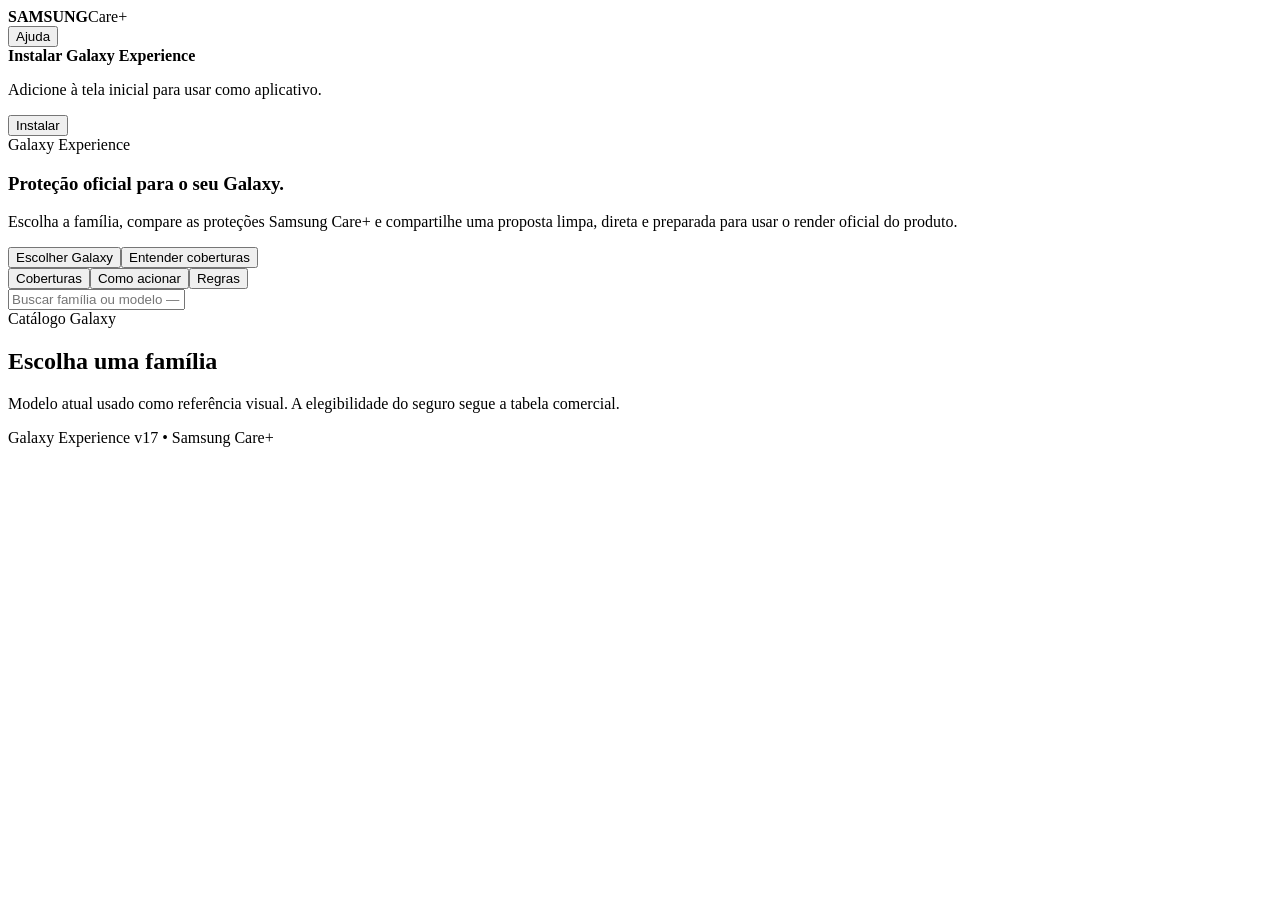
==== index.html @ 12ddf4f3 "feat: add PWA application shell" ====
<!doctype html><html lang="pt-BR"><head><meta charset="utf-8"><meta name="viewport" content="width=device-width,initial-scale=1,viewport-fit=cover"><meta name="theme-color" content="#ffffff"><meta name="apple-mobile-web-app-capable" content="yes"><meta name="apple-mobile-web-app-status-bar-style" content="default"><title>Samsung Care+ Galaxy Experience</title><link rel="manifest" href="manifest.webmanifest"><link rel="stylesheet" href="styles/app.css"></head><body><div class="app-shell"><header class="topbar"><div class="brand"><b>SAMSUNG</b><span>Care+</span></div><div class="top-actions"><button class="icon-btn" id="homeBtn" type="button" hidden>Início</button><button class="icon-btn" id="infoBtn" type="button">Ajuda</button></div></header><main class="main"><div class="install-banner" id="installBanner"><div><b>Instalar Galaxy Experience</b><p>Adicione à tela inicial para usar como aplicativo.</p></div><button class="primary-btn" id="installBtn" type="button">Instalar</button></div><section id="homeView"><section class="hero"><div class="hero-copy"><div class="eyebrow">Galaxy Experience</div><h1>Proteção oficial para o seu Galaxy.</h1><p>Escolha a família, compare as proteções Samsung Care+ e compartilhe uma proposta limpa, direta e preparada para usar o render oficial do produto.</p><div class="hero-actions"><button class="primary-btn" type="button" onclick="document.querySelector('#catalog').scrollIntoView()">Escolher Galaxy</button><button class="ghost-btn" type="button" id="heroHelp">Entender coberturas</button></div></div><div class="hero-art"><div class="hero-orbit"></div></div></section><div class="quick-links"><button class="quick-link" data-help="coverage">Coberturas</button><button class="quick-link" data-help="claim">Como acionar</button><button class="quick-link" data-help="rules">Regras</button></div><div class="search-wrap"><input id="search" class="search" placeholder="Buscar família ou modelo — ex.: S26 Ultra, A17, Watch9" autocomplete="off"></div><section id="catalog"><div class="section-head"><div><div class="eyebrow">Catálogo Galaxy</div><h2>Escolha uma família</h2></div><p>Modelo atual usado como referência visual. A elegibilidade do seguro segue a tabela comercial.</p></div><div id="familyGroups"></div></section></section><section id="productView" class="product-page"><div id="familyHero"></div><div id="plansZone" class="plans-zone"></div></section></main><footer class="footer">Galaxy Experience v17 • Samsung Care+</footer></div><div id="modalBackdrop" class="modal-backdrop"><div id="modal" class="modal" role="dialog" aria-modal="true"></div></div><script src="js/data.js"></script><script src="js/app.js"></script></body></html>
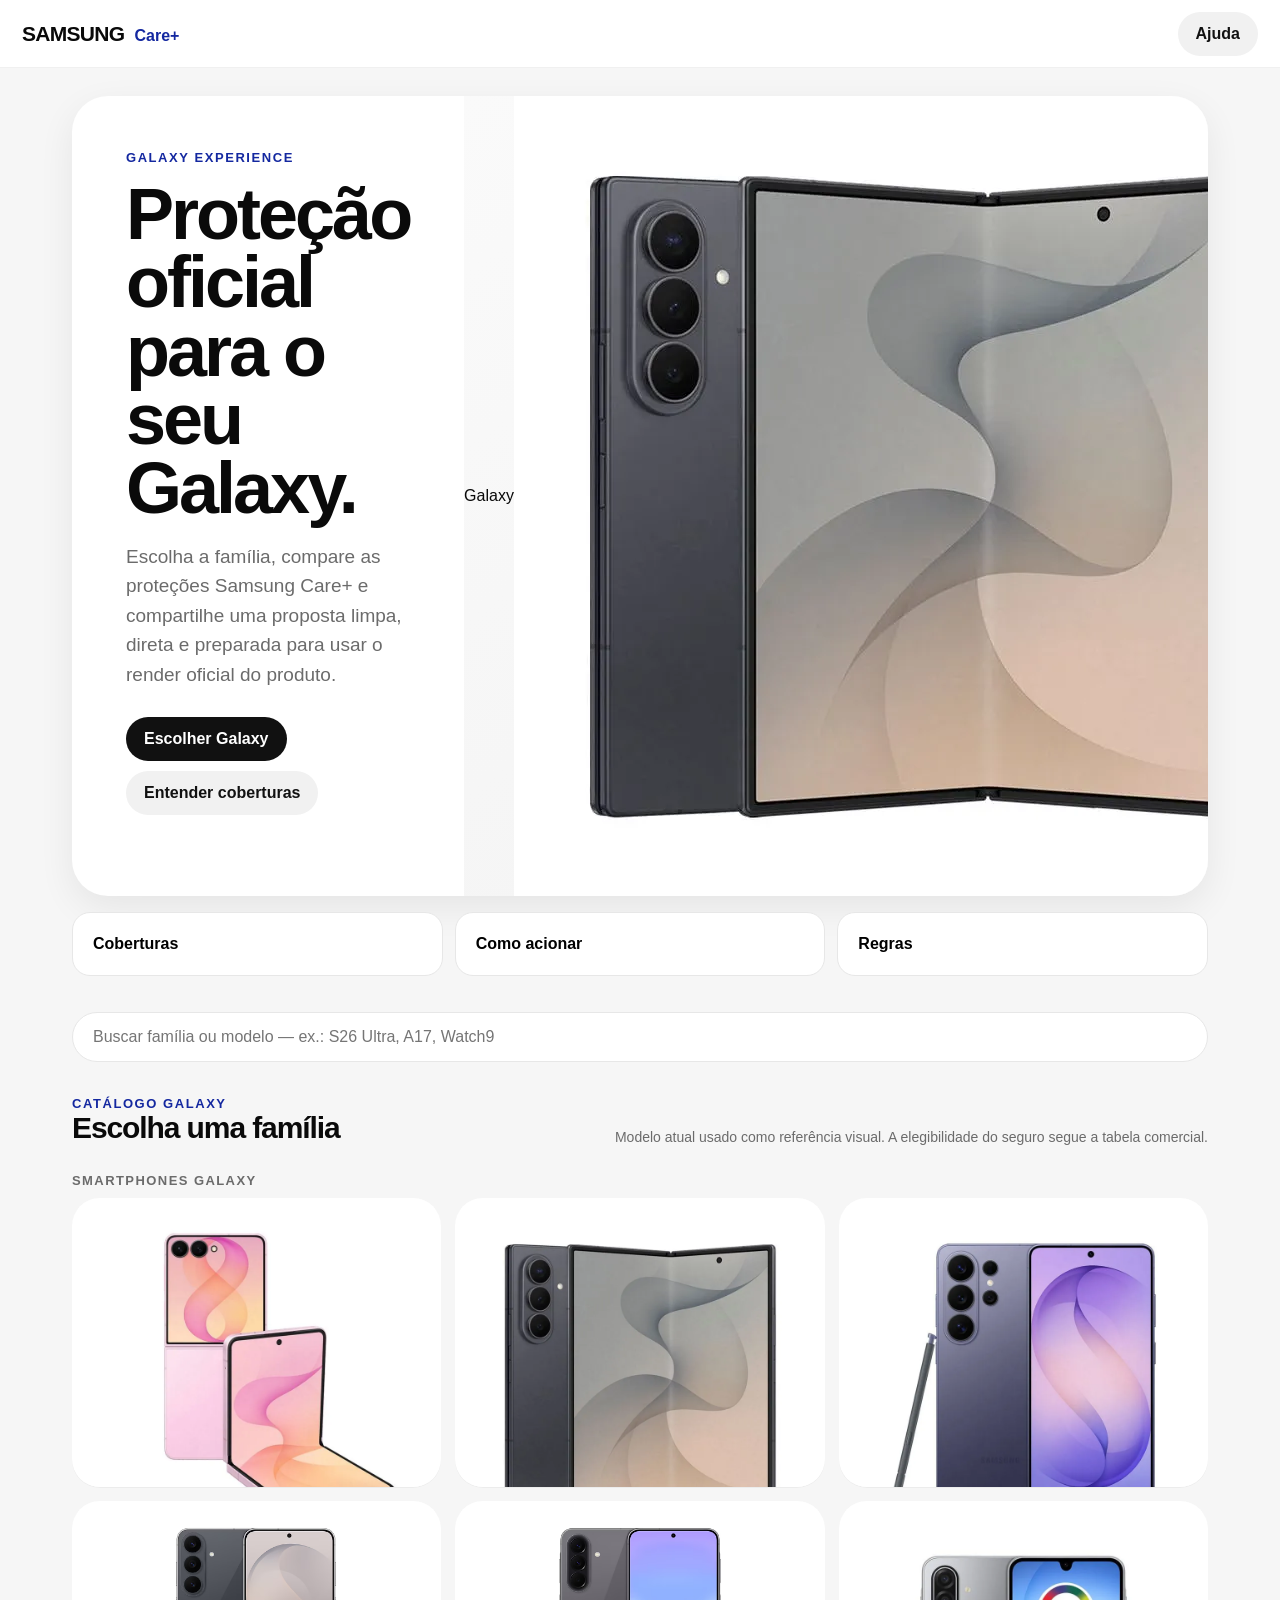
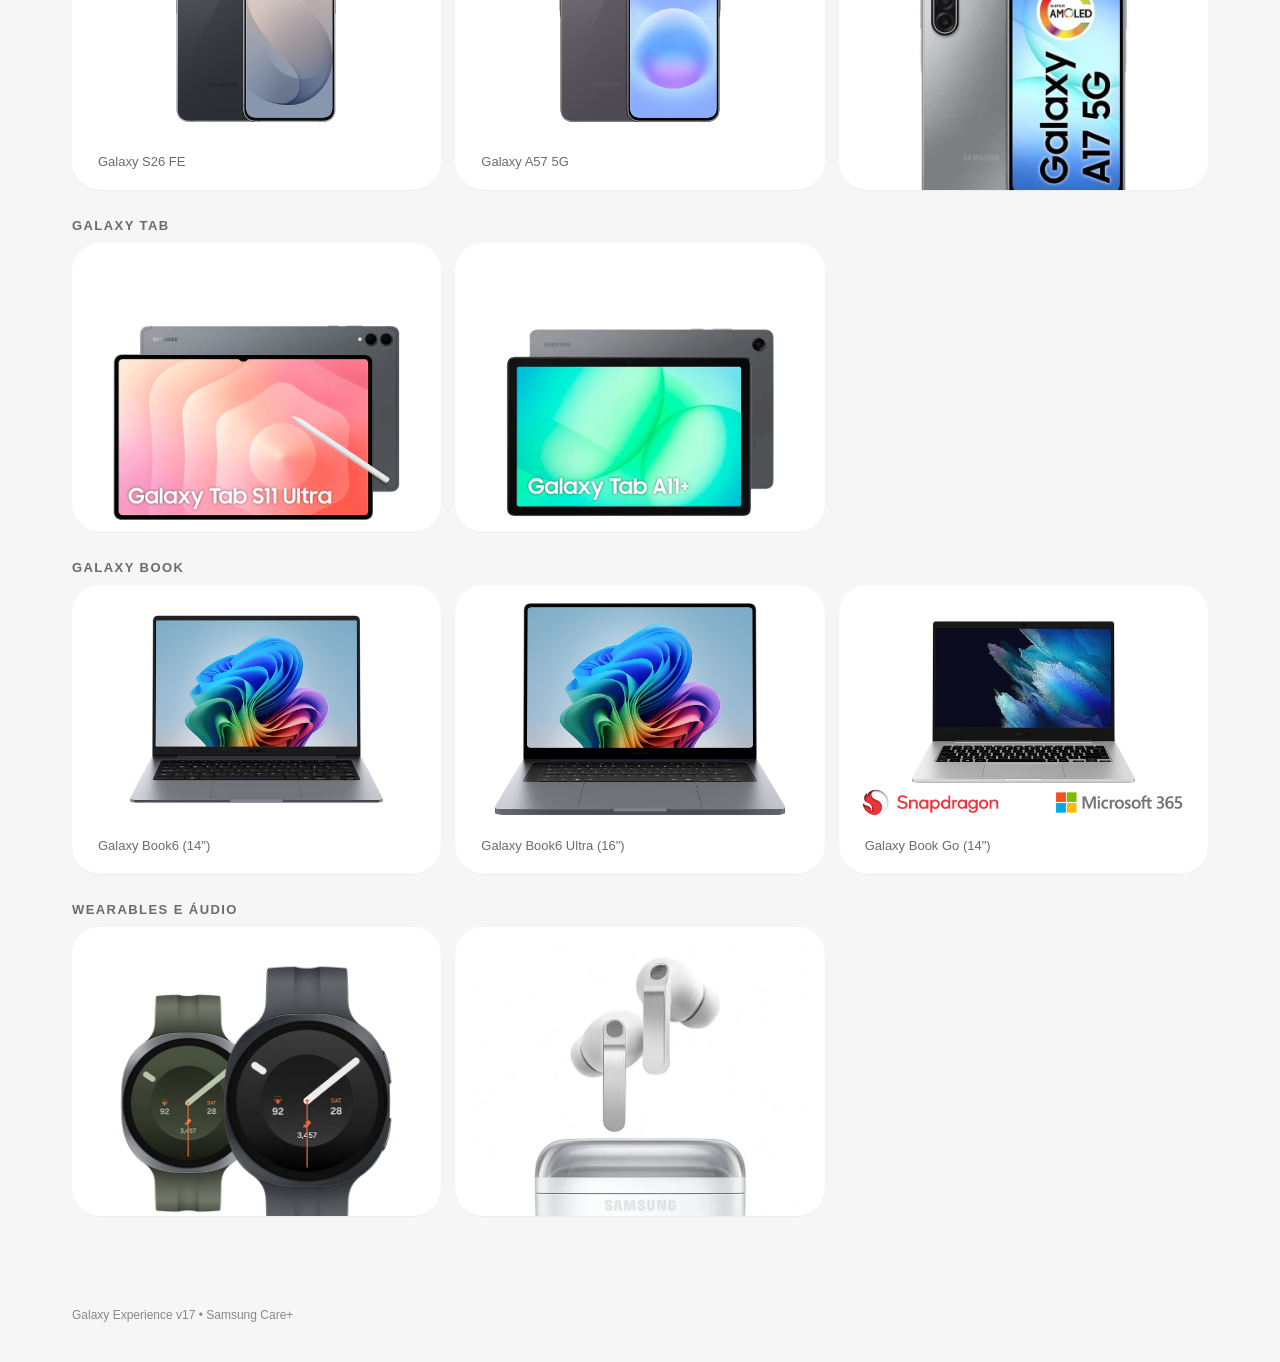
==== commit 518a88f5: "feat: replace abstract home art with real Galaxy products" ====
--- a/index.html
+++ b/index.html
@@ -1 +1 @@
-<!doctype html><html lang="pt-BR"><head><meta charset="utf-8"><meta name="viewport" content="width=device-width,initial-scale=1,viewport-fit=cover"><meta name="theme-color" content="#ffffff"><meta name="apple-mobile-web-app-capable" content="yes"><meta name="apple-mobile-web-app-status-bar-style" content="default"><title>Samsung Care+ Galaxy Experience</title><link rel="manifest" href="manifest.webmanifest"><link rel="stylesheet" href="styles/app.css"></head><body><div class="app-shell"><header class="topbar"><div class="brand"><b>SAMSUNG</b><span>Care+</span></div><div class="top-actions"><button class="icon-btn" id="homeBtn" type="button" hidden>Início</button><button class="icon-btn" id="infoBtn" type="button">Ajuda</button></div></header><main class="main"><div class="install-banner" id="installBanner"><div><b>Instalar Galaxy Experience</b><p>Adicione à tela inicial para usar como aplicativo.</p></div><button class="primary-btn" id="installBtn" type="button">Instalar</button></div><section id="homeView"><section class="hero"><div class="hero-copy"><div class="eyebrow">Galaxy Experience</div><h1>Proteção oficial para o seu Galaxy.</h1><p>Escolha a família, compare as proteções Samsung Care+ e compartilhe uma proposta limpa, direta e preparada para usar o render oficial do produto.</p><div class="hero-actions"><button class="primary-btn" type="button" onclick="document.querySelector('#catalog').scrollIntoView()">Escolher Galaxy</button><button class="ghost-btn" type="button" id="heroHelp">Entender coberturas</button></div></div><div class="hero-art"><div class="hero-orbit"></div></div></section><div class="quick-links"><button class="quick-link" data-help="coverage">Coberturas</button><button class="quick-link" data-help="claim">Como acionar</button><button class="quick-link" data-help="rules">Regras</button></div><div class="search-wrap"><input id="search" class="search" placeholder="Buscar família ou modelo — ex.: S26 Ultra, A17, Watch9" autocomplete="off"></div><section id="catalog"><div class="section-head"><div><div class="eyebrow">Catálogo Galaxy</div><h2>Escolha uma família</h2></div><p>Modelo atual usado como referência visual. A elegibilidade do seguro segue a tabela comercial.</p></div><div id="familyGroups"></div></section></section><section id="productView" class="product-page"><div id="familyHero"></div><div id="plansZone" class="plans-zone"></div></section></main><footer class="footer">Galaxy Experience v17 • Samsung Care+</footer></div><div id="modalBackdrop" class="modal-backdrop"><div id="modal" class="modal" role="dialog" aria-modal="true"></div></div><script src="js/data.js"></script><script src="js/app.js"></script></body></html>+<!doctype html><html lang="pt-BR"><head><meta charset="utf-8"><meta name="viewport" content="width=device-width,initial-scale=1,viewport-fit=cover"><meta name="theme-color" content="#ffffff"><meta name="apple-mobile-web-app-capable" content="yes"><meta name="apple-mobile-web-app-status-bar-style" content="default"><title>Samsung Care+ Galaxy Experience</title><link rel="manifest" href="manifest.webmanifest"><link rel="stylesheet" href="styles/app.css"></head><body><div class="app-shell"><header class="topbar"><div class="brand"><b>SAMSUNG</b><span>Care+</span></div><div class="top-actions"><button class="icon-btn" id="homeBtn" type="button" hidden>Início</button><button class="icon-btn" id="infoBtn" type="button">Ajuda</button></div></header><main class="main"><div class="install-banner" id="installBanner"><div><b>Instalar Galaxy Experience</b><p>Adicione à tela inicial para usar como aplicativo.</p></div><button class="primary-btn" id="installBtn" type="button">Instalar</button></div><section id="homeView"><section class="hero"><div class="hero-copy"><div class="eyebrow">Galaxy Experience</div><h1>Proteção oficial para o seu Galaxy.</h1><p>Escolha a família, compare as proteções Samsung Care+ e compartilhe uma proposta limpa, direta e preparada para usar o render oficial do produto.</p><div class="hero-actions"><button class="primary-btn" type="button" onclick="document.querySelector('#catalog').scrollIntoView()">Escolher Galaxy</button><button class="ghost-btn" type="button" id="heroHelp">Entender coberturas</button></div></div><div class="hero-art" aria-hidden="true"><div class="hero-word">Galaxy</div><img class="hero-product hero-fold" src="assets/products/zfold/galaxy-z-fold8-ultra.png" alt=""><img class="hero-product hero-s" src="assets/products/s/galaxy-s26-ultra.png" alt=""><img class="hero-product hero-watch" src="assets/products/watch/galaxy-watch9-44mm.png" alt=""></div></section><div class="quick-links"><button class="quick-link" data-help="coverage">Coberturas</button><button class="quick-link" data-help="claim">Como acionar</button><button class="quick-link" data-help="rules">Regras</button></div><div class="search-wrap"><input id="search" class="search" placeholder="Buscar família ou modelo — ex.: S26 Ultra, A17, Watch9" autocomplete="off"></div><section id="catalog"><div class="section-head"><div><div class="eyebrow">Catálogo Galaxy</div><h2>Escolha uma família</h2></div><p>Modelo atual usado como referência visual. A elegibilidade do seguro segue a tabela comercial.</p></div><div id="familyGroups"></div></section></section><section id="productView" class="product-page"><div id="familyHero"></div><div id="plansZone" class="plans-zone"></div></section></main><footer class="footer">Galaxy Experience v17 • Samsung Care+</footer></div><div id="modalBackdrop" class="modal-backdrop"><div id="modal" class="modal" role="dialog" aria-modal="true"></div></div><script src="js/data.js"></script><script src="js/app.js"></script></body></html>
--- a/styles/app.css
+++ b/styles/app.css
@@ -0,0 +1,5 @@
+:root{--bg:#f6f6f6;--surface:#fff;--ink:#0a0a0a;--muted:#6b6b6b;--line:#e7e7e7;--blue:#1428a0;--soft:#f2f4ff;--radius:28px;--shadow:0 12px 36px rgba(0,0,0,.07)}
+*{box-sizing:border-box}html{font-family:Arial,Helvetica,sans-serif;background:var(--bg);color:var(--ink);scroll-behavior:smooth}body{margin:0;min-height:100vh}button,a{font:inherit}.app-shell{min-height:100vh}.topbar{position:sticky;top:0;z-index:20;height:68px;display:flex;align-items:center;justify-content:space-between;padding:0 22px;background:rgba(255,255,255,.94);backdrop-filter:blur(16px);border-bottom:1px solid rgba(0,0,0,.06)}.brand{display:flex;align-items:baseline;gap:10px}.brand b{font-size:21px;letter-spacing:-.7px}.brand span{font-weight:800;color:var(--blue)}.top-actions{display:flex;gap:8px}.icon-btn,.ghost-btn,.primary-btn{border:0;cursor:pointer;min-height:44px;border-radius:999px;padding:0 18px;font-weight:800}.icon-btn,.ghost-btn{background:#f1f1f1;color:#111}.primary-btn{background:#111;color:#fff}.main{width:min(1180px,100%);margin:auto;padding:28px 22px 64px}.hero{display:grid;grid-template-columns:1.15fr .85fr;min-height:380px;background:#fff;border-radius:36px;overflow:hidden;box-shadow:var(--shadow)}.hero-copy{padding:54px}.eyebrow{font-size:13px;font-weight:900;letter-spacing:.12em;text-transform:uppercase;color:var(--blue)}.hero h1{font-size:clamp(42px,6vw,72px);line-height:.95;letter-spacing:-3px;margin:15px 0 20px}.hero p{max-width:620px;font-size:19px;line-height:1.55;color:var(--muted)}.hero-actions{display:flex;gap:10px;flex-wrap:wrap;margin-top:28px}.hero-art{position:relative;display:flex;align-items:center;justify-content:center;background:linear-gradient(145deg,#fafafa,#ececec);min-height:360px}.hero-art::after{content:'Galaxy';position:absolute;font-size:88px;font-weight:900;color:rgba(0,0,0,.035);letter-spacing:-5px}.hero-orbit{width:230px;height:230px;border-radius:50%;background:radial-gradient(circle at 35% 30%,#fff,#dfe3ff 48%,#b7c0ff);box-shadow:0 20px 60px rgba(20,40,160,.15)}.quick-links{display:grid;grid-template-columns:repeat(3,1fr);gap:12px;margin:16px 0 36px}.quick-link{border:1px solid var(--line);background:#fff;border-radius:18px;padding:17px 20px;text-align:left;font-weight:800;cursor:pointer;min-height:64px}.section-head{display:flex;align-items:end;justify-content:space-between;gap:20px;margin:34px 0 16px}.section-head h2{font-size:30px;letter-spacing:-1.1px;margin:0}.section-head p{margin:0;color:var(--muted);font-size:14px}.family-group{margin:28px 0}.family-group-title{font-size:13px;font-weight:900;color:var(--muted);text-transform:uppercase;letter-spacing:.11em;margin:0 0 10px}.family-grid{display:grid;grid-template-columns:repeat(3,minmax(0,1fr));gap:14px}.family-card{position:relative;display:grid;grid-template-rows:180px auto;border:0;background:#fff;border-radius:28px;overflow:hidden;text-align:left;cursor:pointer;box-shadow:0 1px 0 rgba(0,0,0,.04);transition:.22s transform,.22s box-shadow}.family-card:hover{transform:translateY(-3px);box-shadow:var(--shadow)}.product-stage{position:relative;display:flex;align-items:center;justify-content:center;background:#fff;overflow:hidden}.product-stage img{width:100%;height:100%;object-fit:contain;padding:12px;opacity:0;transition:.2s opacity}.product-stage img.ready{opacity:1}.product-fallback{position:absolute;inset:0;display:grid;place-items:center;background:radial-gradient(circle at 50% 40%,#fff 0,#f5f5f5 62%,#ededed 100%);color:#aaa;font-weight:900;font-size:18px;letter-spacing:-.4px;text-align:center;padding:18px}.product-stage img.ready+.product-fallback{display:none}.family-body{padding:18px 20px 20px}.family-type{font-size:12px;color:var(--blue);font-weight:900;text-transform:uppercase;letter-spacing:.08em}.family-body h3{margin:8px 0 6px;font-size:22px;letter-spacing:-.6px}.family-model{font-size:13px;color:var(--muted)}.product-page{display:none}.product-page.active{display:block}.family-hero{display:grid;grid-template-columns:1fr 1fr;background:#fff;border-radius:36px;overflow:hidden;min-height:430px;box-shadow:var(--shadow)}.family-hero-copy{padding:48px}.family-hero-copy h1{font-size:52px;line-height:1;margin:12px 0 16px;letter-spacing:-2.3px}.family-hero-copy p{font-size:18px;line-height:1.5;color:var(--muted)}.model-chip{display:inline-flex;background:#f4f4f4;border-radius:999px;padding:10px 14px;font-size:13px;font-weight:800;margin-top:12px}.family-hero-art{display:flex;align-items:center;justify-content:center;background:#fff;min-height:420px}.family-hero-art .product-stage{width:100%;height:100%;min-height:420px}.family-hero-art .product-stage img{padding:34px}.back-btn{border:0;background:transparent;font-weight:900;cursor:pointer;padding:8px 0;margin-bottom:10px}.plans-zone{margin-top:28px}.club-zone{background:#080808;color:#fff;border-radius:32px;padding:28px;margin-bottom:22px}.club-head{display:flex;justify-content:space-between;gap:18px;align-items:start;margin-bottom:18px}.club-head h2{margin:5px 0 0;font-size:30px}.club-head p{margin:0;color:#b9b9b9;max-width:520px}.club-pill{background:#fff;color:#000;padding:8px 12px;border-radius:999px;font-weight:900;font-size:12px}.plans-grid{display:grid;grid-template-columns:repeat(3,minmax(0,1fr));gap:14px}.plan-card{background:#fff;color:#111;border-radius:24px;padding:22px;display:flex;flex-direction:column;min-height:330px}.club-zone .plan-card{background:#151515;color:#fff;border:1px solid #242424}.plan-tag{font-size:12px;font-weight:900;color:var(--blue);text-transform:uppercase;letter-spacing:.08em}.club-zone .plan-tag{color:#aeb8ff}.plan-card h3{font-size:23px;letter-spacing:-.7px;margin:9px 0 8px}.plan-desc{color:var(--muted);line-height:1.45;font-size:14px;min-height:60px}.club-zone .plan-desc{color:#bdbdbd}.price-block{display:flex;align-items:end;justify-content:space-between;gap:14px;margin:18px 0}.monthly small{display:block;color:var(--muted);font-weight:700}.monthly strong{font-size:34px;letter-spacing:-1.4px}.club-zone .monthly small{color:#aaa}.total{font-size:12px;color:var(--muted);text-align:right}.total b{font-size:16px;color:inherit}.rule-row{display:flex;gap:7px;flex-wrap:wrap;margin-bottom:18px}.rule-chip{font-size:11px;font-weight:800;background:#f2f2f2;border-radius:999px;padding:8px 10px}.club-zone .rule-chip{background:#242424;color:#eee}.plan-btn{margin-top:auto;border:0;border-radius:999px;background:#111;color:#fff;font-weight:900;min-height:44px;cursor:pointer}.club-zone .plan-btn{background:#fff;color:#000}.commercial-note{color:#7a7a7a;font-size:12px;line-height:1.45;margin-top:18px;padding:0 2px}.modal-backdrop{position:fixed;inset:0;background:rgba(0,0,0,.52);display:none;align-items:center;justify-content:center;padding:18px;z-index:50}.modal-backdrop.open{display:flex}.modal{width:min(760px,100%);max-height:88vh;overflow:auto;background:#fff;border-radius:28px;padding:24px;box-shadow:0 30px 100px rgba(0,0,0,.28)}.modal-close{float:right;border:0;width:44px;height:44px;border-radius:50%;background:#f2f2f2;font-size:24px;cursor:pointer}.modal h2{font-size:31px;letter-spacing:-1px;margin:10px 0 8px}.modal-sub{color:var(--muted);line-height:1.5;margin-bottom:20px}.detail-grid{display:grid;grid-template-columns:repeat(2,1fr);gap:10px}.detail-box{background:#f7f7f7;border-radius:18px;padding:16px}.detail-box b{display:block;margin-bottom:6px}.detail-section{border-top:1px solid var(--line);padding:16px 0}.detail-section h3{margin:0 0 8px;font-size:17px}.detail-section p,.detail-section li{color:#555;line-height:1.5;font-size:14px}.share-preview{width:100%;border-radius:24px;background:#f4f4f4;padding:10px;margin-top:12px}.footer{width:min(1180px,100%);margin:auto;padding:0 22px 40px;color:#888;font-size:12px}.search-wrap{margin:22px 0}.search{width:100%;border:1px solid var(--line);background:#fff;border-radius:999px;padding:15px 20px;font-size:16px;outline:none}.search:focus{border-color:#aeb8ff;box-shadow:0 0 0 4px rgba(20,40,160,.08)}.install-banner{display:none;margin-bottom:16px;background:#111;color:#fff;border-radius:22px;padding:18px 20px;align-items:center;justify-content:space-between;gap:16px}.install-banner.show{display:flex}.install-banner p{margin:0;color:#ccc;font-size:13px}.install-banner b{display:block;color:#fff;font-size:15px;margin-bottom:3px}
+@media(max-width:900px){.hero,.family-hero{grid-template-columns:1fr}.hero-art{min-height:260px}.family-hero-art{min-height:320px}.family-hero-art .product-stage{min-height:320px}.family-grid,.plans-grid{grid-template-columns:repeat(2,minmax(0,1fr))}.hero-copy,.family-hero-copy{padding:34px}}
+@media(max-width:600px){.topbar{height:64px;padding:0 14px}.brand b{font-size:18px}.main{padding:16px 12px 40px}.hero{border-radius:28px}.hero-copy{padding:28px 22px}.hero h1{font-size:43px;letter-spacing:-2px}.hero p{font-size:16px}.hero-art{min-height:220px}.hero-orbit{width:160px;height:160px}.quick-links{grid-template-columns:1fr 1fr 1fr;gap:7px}.quick-link{padding:12px 8px;font-size:12px;text-align:center;min-height:52px}.section-head h2{font-size:25px}.section-head p{display:none}.family-grid{grid-template-columns:repeat(2,minmax(0,1fr));gap:9px}.family-card{grid-template-rows:128px auto;border-radius:22px}.family-body{padding:14px}.family-body h3{font-size:16px}.family-model{font-size:11px}.family-type{font-size:10px}.family-hero{border-radius:28px}.family-hero-copy{padding:26px 22px 16px}.family-hero-copy h1{font-size:38px;letter-spacing:-1.7px}.family-hero-copy p{font-size:15px}.family-hero-art,.family-hero-art .product-stage{min-height:280px}.family-hero-art .product-stage img{padding:20px}.plans-grid{grid-template-columns:1fr}.club-zone{padding:20px 14px;border-radius:26px}.club-head{flex-direction:column}.club-head h2{font-size:25px}.plan-card{min-height:0;padding:18px;border-radius:20px}.plan-desc{min-height:0}.detail-grid{grid-template-columns:1fr}.modal-backdrop{align-items:flex-end;padding:0}.modal{width:100%;height:min(90dvh,850px);max-height:90dvh;border-radius:26px 26px 0 0;padding:18px}.modal-close{position:sticky;top:0;margin-left:auto;display:grid;place-items:center;z-index:4}.install-banner{border-radius:18px}.footer{padding:0 14px 30px}}
+@media(max-width:350px){.family-grid{grid-template-columns:1fr}.quick-links{grid-template-columns:1fr}.family-card{grid-template-columns:112px 1fr;grid-template-rows:1fr}.product-stage{min-height:110px}.family-body{align-self:center}}
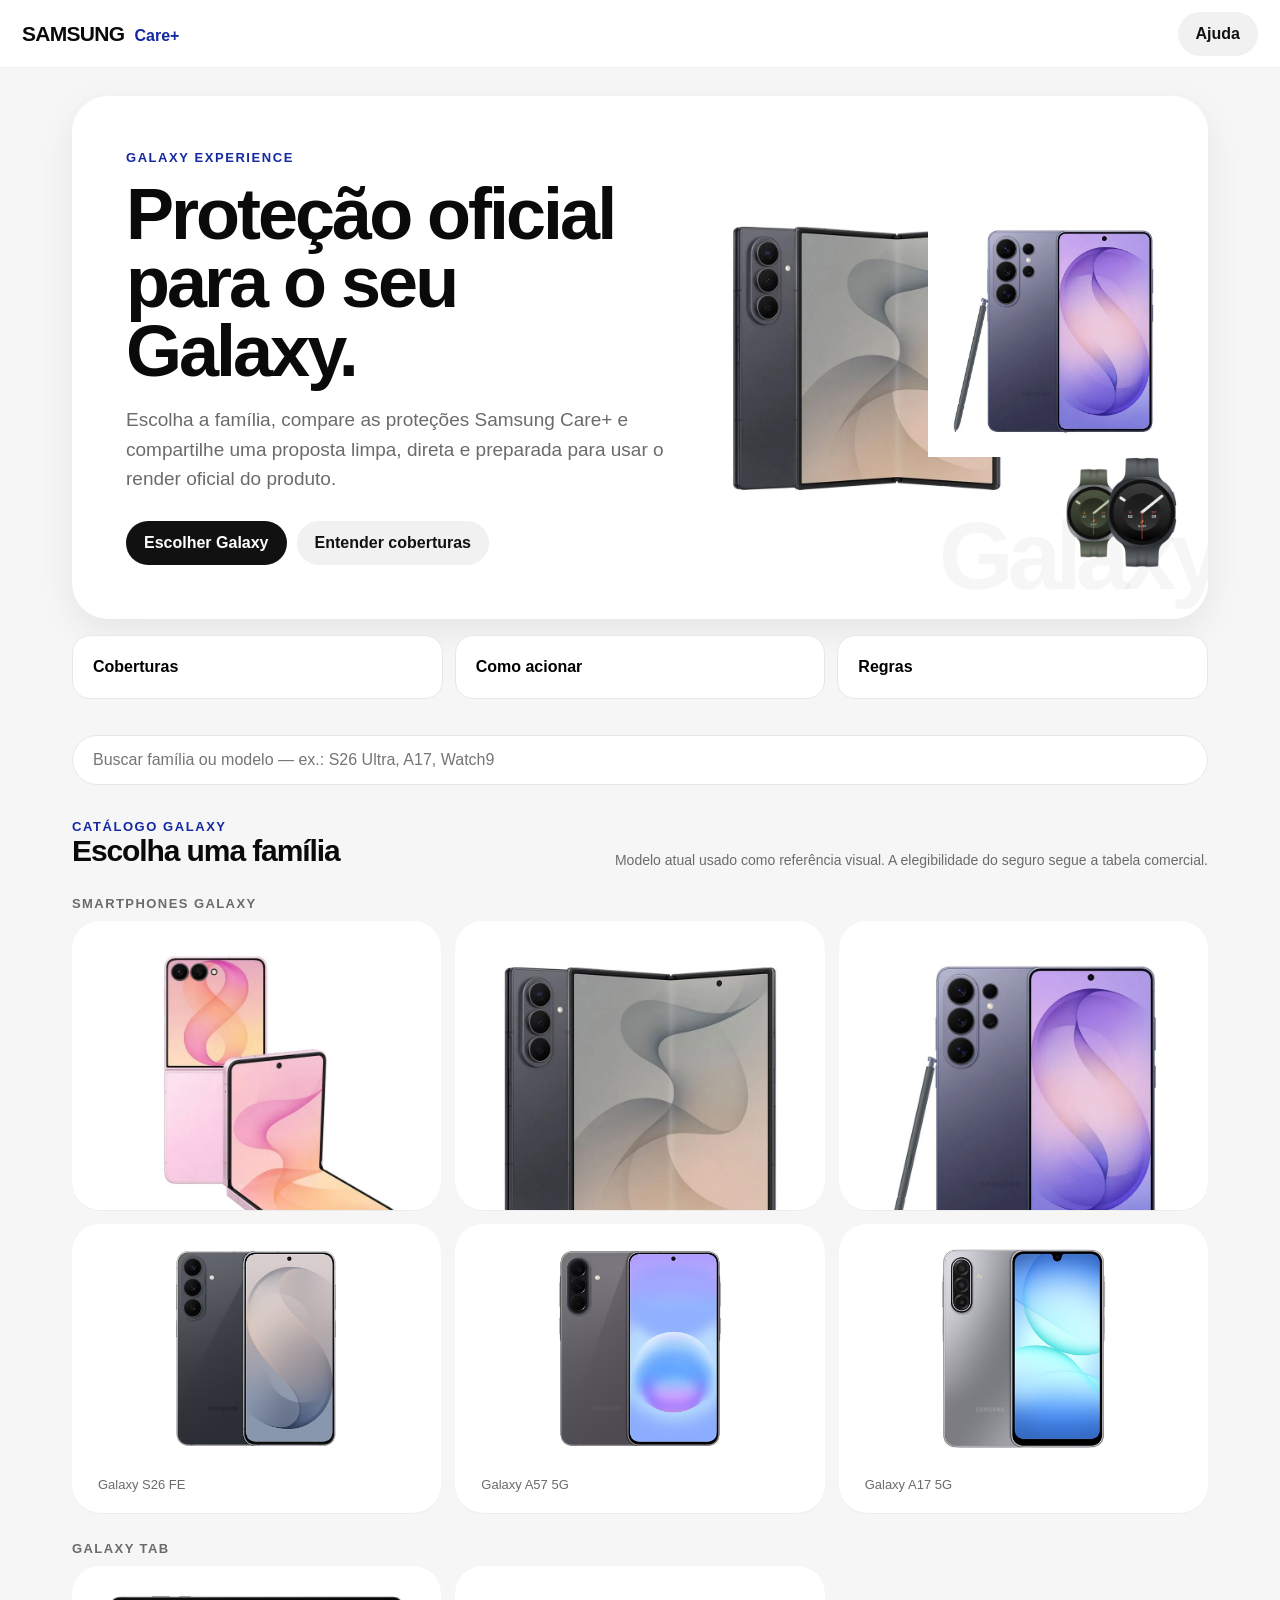
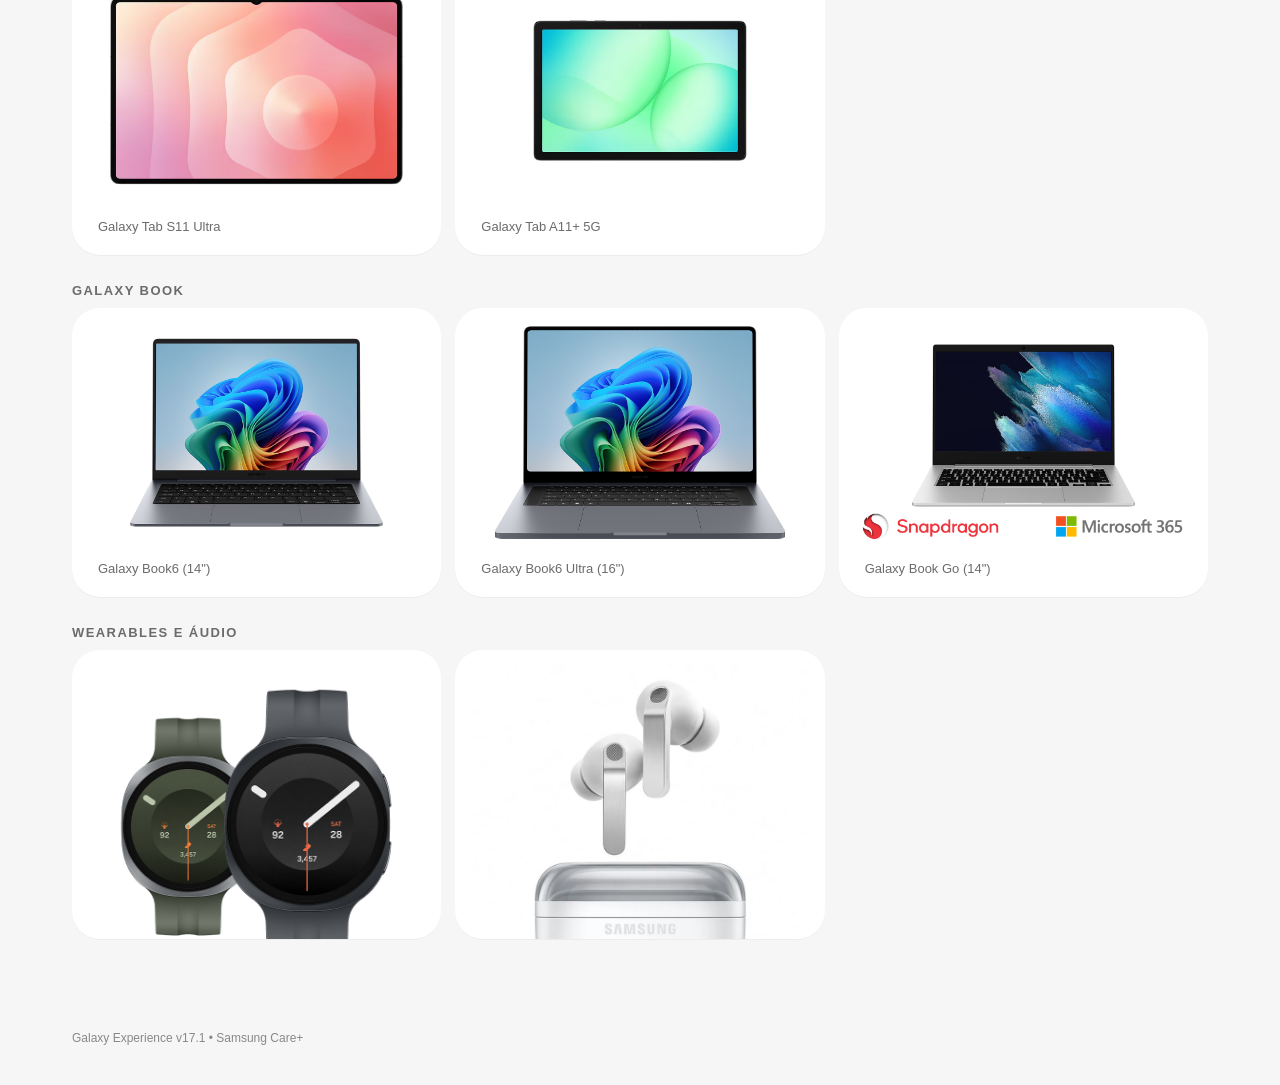
==== commit 8bdc91ce: "chore: label polished build as v17.1" ====
--- a/index.html
+++ b/index.html
@@ -1 +1 @@
-<!doctype html><html lang="pt-BR"><head><meta charset="utf-8"><meta name="viewport" content="width=device-width,initial-scale=1,viewport-fit=cover"><meta name="theme-color" content="#ffffff"><meta name="apple-mobile-web-app-capable" content="yes"><meta name="apple-mobile-web-app-status-bar-style" content="default"><title>Samsung Care+ Galaxy Experience</title><link rel="manifest" href="manifest.webmanifest"><link rel="stylesheet" href="styles/app.css"></head><body><div class="app-shell"><header class="topbar"><div class="brand"><b>SAMSUNG</b><span>Care+</span></div><div class="top-actions"><button class="icon-btn" id="homeBtn" type="button" hidden>Início</button><button class="icon-btn" id="infoBtn" type="button">Ajuda</button></div></header><main class="main"><div class="install-banner" id="installBanner"><div><b>Instalar Galaxy Experience</b><p>Adicione à tela inicial para usar como aplicativo.</p></div><button class="primary-btn" id="installBtn" type="button">Instalar</button></div><section id="homeView"><section class="hero"><div class="hero-copy"><div class="eyebrow">Galaxy Experience</div><h1>Proteção oficial para o seu Galaxy.</h1><p>Escolha a família, compare as proteções Samsung Care+ e compartilhe uma proposta limpa, direta e preparada para usar o render oficial do produto.</p><div class="hero-actions"><button class="primary-btn" type="button" onclick="document.querySelector('#catalog').scrollIntoView()">Escolher Galaxy</button><button class="ghost-btn" type="button" id="heroHelp">Entender coberturas</button></div></div><div class="hero-art" aria-hidden="true"><div class="hero-word">Galaxy</div><img class="hero-product hero-fold" src="assets/products/zfold/galaxy-z-fold8-ultra.png" alt=""><img class="hero-product hero-s" src="assets/products/s/galaxy-s26-ultra.png" alt=""><img class="hero-product hero-watch" src="assets/products/watch/galaxy-watch9-44mm.png" alt=""></div></section><div class="quick-links"><button class="quick-link" data-help="coverage">Coberturas</button><button class="quick-link" data-help="claim">Como acionar</button><button class="quick-link" data-help="rules">Regras</button></div><div class="search-wrap"><input id="search" class="search" placeholder="Buscar família ou modelo — ex.: S26 Ultra, A17, Watch9" autocomplete="off"></div><section id="catalog"><div class="section-head"><div><div class="eyebrow">Catálogo Galaxy</div><h2>Escolha uma família</h2></div><p>Modelo atual usado como referência visual. A elegibilidade do seguro segue a tabela comercial.</p></div><div id="familyGroups"></div></section></section><section id="productView" class="product-page"><div id="familyHero"></div><div id="plansZone" class="plans-zone"></div></section></main><footer class="footer">Galaxy Experience v17 • Samsung Care+</footer></div><div id="modalBackdrop" class="modal-backdrop"><div id="modal" class="modal" role="dialog" aria-modal="true"></div></div><script src="js/data.js"></script><script src="js/app.js"></script></body></html>+<!doctype html><html lang="pt-BR"><head><meta charset="utf-8"><meta name="viewport" content="width=device-width,initial-scale=1,viewport-fit=cover"><meta name="theme-color" content="#ffffff"><meta name="apple-mobile-web-app-capable" content="yes"><meta name="apple-mobile-web-app-status-bar-style" content="default"><title>Samsung Care+ Galaxy Experience</title><link rel="manifest" href="manifest.webmanifest"><link rel="stylesheet" href="styles/app.css"></head><body><div class="app-shell"><header class="topbar"><div class="brand"><b>SAMSUNG</b><span>Care+</span></div><div class="top-actions"><button class="icon-btn" id="homeBtn" type="button" hidden>Início</button><button class="icon-btn" id="infoBtn" type="button">Ajuda</button></div></header><main class="main"><div class="install-banner" id="installBanner"><div><b>Instalar Galaxy Experience</b><p>Adicione à tela inicial para usar como aplicativo.</p></div><button class="primary-btn" id="installBtn" type="button">Instalar</button></div><section id="homeView"><section class="hero"><div class="hero-copy"><div class="eyebrow">Galaxy Experience</div><h1>Proteção oficial para o seu Galaxy.</h1><p>Escolha a família, compare as proteções Samsung Care+ e compartilhe uma proposta limpa, direta e preparada para usar o render oficial do produto.</p><div class="hero-actions"><button class="primary-btn" type="button" onclick="document.querySelector('#catalog').scrollIntoView()">Escolher Galaxy</button><button class="ghost-btn" type="button" id="heroHelp">Entender coberturas</button></div></div><div class="hero-art" aria-hidden="true"><div class="hero-word">Galaxy</div><img class="hero-product hero-fold" src="assets/products/zfold/galaxy-z-fold8-ultra.png" alt=""><img class="hero-product hero-s" src="assets/products/s/galaxy-s26-ultra.png" alt=""><img class="hero-product hero-watch" src="assets/products/watch/galaxy-watch9-44mm.png" alt=""></div></section><div class="quick-links"><button class="quick-link" data-help="coverage">Coberturas</button><button class="quick-link" data-help="claim">Como acionar</button><button class="quick-link" data-help="rules">Regras</button></div><div class="search-wrap"><input id="search" class="search" placeholder="Buscar família ou modelo — ex.: S26 Ultra, A17, Watch9" autocomplete="off"></div><section id="catalog"><div class="section-head"><div><div class="eyebrow">Catálogo Galaxy</div><h2>Escolha uma família</h2></div><p>Modelo atual usado como referência visual. A elegibilidade do seguro segue a tabela comercial.</p></div><div id="familyGroups"></div></section></section><section id="productView" class="product-page"><div id="familyHero"></div><div id="plansZone" class="plans-zone"></div></section></main><footer class="footer">Galaxy Experience v17.1 • Samsung Care+</footer></div><div id="modalBackdrop" class="modal-backdrop"><div id="modal" class="modal" role="dialog" aria-modal="true"></div></div><script src="js/data.js"></script><script src="js/app.js"></script></body></html>
--- a/styles/app.css
+++ b/styles/app.css
@@ -1,5 +1,7 @@
 :root{--bg:#f6f6f6;--surface:#fff;--ink:#0a0a0a;--muted:#6b6b6b;--line:#e7e7e7;--blue:#1428a0;--soft:#f2f4ff;--radius:28px;--shadow:0 12px 36px rgba(0,0,0,.07)}
-*{box-sizing:border-box}html{font-family:Arial,Helvetica,sans-serif;background:var(--bg);color:var(--ink);scroll-behavior:smooth}body{margin:0;min-height:100vh}button,a{font:inherit}.app-shell{min-height:100vh}.topbar{position:sticky;top:0;z-index:20;height:68px;display:flex;align-items:center;justify-content:space-between;padding:0 22px;background:rgba(255,255,255,.94);backdrop-filter:blur(16px);border-bottom:1px solid rgba(0,0,0,.06)}.brand{display:flex;align-items:baseline;gap:10px}.brand b{font-size:21px;letter-spacing:-.7px}.brand span{font-weight:800;color:var(--blue)}.top-actions{display:flex;gap:8px}.icon-btn,.ghost-btn,.primary-btn{border:0;cursor:pointer;min-height:44px;border-radius:999px;padding:0 18px;font-weight:800}.icon-btn,.ghost-btn{background:#f1f1f1;color:#111}.primary-btn{background:#111;color:#fff}.main{width:min(1180px,100%);margin:auto;padding:28px 22px 64px}.hero{display:grid;grid-template-columns:1.15fr .85fr;min-height:380px;background:#fff;border-radius:36px;overflow:hidden;box-shadow:var(--shadow)}.hero-copy{padding:54px}.eyebrow{font-size:13px;font-weight:900;letter-spacing:.12em;text-transform:uppercase;color:var(--blue)}.hero h1{font-size:clamp(42px,6vw,72px);line-height:.95;letter-spacing:-3px;margin:15px 0 20px}.hero p{max-width:620px;font-size:19px;line-height:1.55;color:var(--muted)}.hero-actions{display:flex;gap:10px;flex-wrap:wrap;margin-top:28px}.hero-art{position:relative;display:flex;align-items:center;justify-content:center;background:linear-gradient(145deg,#fafafa,#ececec);min-height:360px}.hero-art::after{content:'Galaxy';position:absolute;font-size:88px;font-weight:900;color:rgba(0,0,0,.035);letter-spacing:-5px}.hero-orbit{width:230px;height:230px;border-radius:50%;background:radial-gradient(circle at 35% 30%,#fff,#dfe3ff 48%,#b7c0ff);box-shadow:0 20px 60px rgba(20,40,160,.15)}.quick-links{display:grid;grid-template-columns:repeat(3,1fr);gap:12px;margin:16px 0 36px}.quick-link{border:1px solid var(--line);background:#fff;border-radius:18px;padding:17px 20px;text-align:left;font-weight:800;cursor:pointer;min-height:64px}.section-head{display:flex;align-items:end;justify-content:space-between;gap:20px;margin:34px 0 16px}.section-head h2{font-size:30px;letter-spacing:-1.1px;margin:0}.section-head p{margin:0;color:var(--muted);font-size:14px}.family-group{margin:28px 0}.family-group-title{font-size:13px;font-weight:900;color:var(--muted);text-transform:uppercase;letter-spacing:.11em;margin:0 0 10px}.family-grid{display:grid;grid-template-columns:repeat(3,minmax(0,1fr));gap:14px}.family-card{position:relative;display:grid;grid-template-rows:180px auto;border:0;background:#fff;border-radius:28px;overflow:hidden;text-align:left;cursor:pointer;box-shadow:0 1px 0 rgba(0,0,0,.04);transition:.22s transform,.22s box-shadow}.family-card:hover{transform:translateY(-3px);box-shadow:var(--shadow)}.product-stage{position:relative;display:flex;align-items:center;justify-content:center;background:#fff;overflow:hidden}.product-stage img{width:100%;height:100%;object-fit:contain;padding:12px;opacity:0;transition:.2s opacity}.product-stage img.ready{opacity:1}.product-fallback{position:absolute;inset:0;display:grid;place-items:center;background:radial-gradient(circle at 50% 40%,#fff 0,#f5f5f5 62%,#ededed 100%);color:#aaa;font-weight:900;font-size:18px;letter-spacing:-.4px;text-align:center;padding:18px}.product-stage img.ready+.product-fallback{display:none}.family-body{padding:18px 20px 20px}.family-type{font-size:12px;color:var(--blue);font-weight:900;text-transform:uppercase;letter-spacing:.08em}.family-body h3{margin:8px 0 6px;font-size:22px;letter-spacing:-.6px}.family-model{font-size:13px;color:var(--muted)}.product-page{display:none}.product-page.active{display:block}.family-hero{display:grid;grid-template-columns:1fr 1fr;background:#fff;border-radius:36px;overflow:hidden;min-height:430px;box-shadow:var(--shadow)}.family-hero-copy{padding:48px}.family-hero-copy h1{font-size:52px;line-height:1;margin:12px 0 16px;letter-spacing:-2.3px}.family-hero-copy p{font-size:18px;line-height:1.5;color:var(--muted)}.model-chip{display:inline-flex;background:#f4f4f4;border-radius:999px;padding:10px 14px;font-size:13px;font-weight:800;margin-top:12px}.family-hero-art{display:flex;align-items:center;justify-content:center;background:#fff;min-height:420px}.family-hero-art .product-stage{width:100%;height:100%;min-height:420px}.family-hero-art .product-stage img{padding:34px}.back-btn{border:0;background:transparent;font-weight:900;cursor:pointer;padding:8px 0;margin-bottom:10px}.plans-zone{margin-top:28px}.club-zone{background:#080808;color:#fff;border-radius:32px;padding:28px;margin-bottom:22px}.club-head{display:flex;justify-content:space-between;gap:18px;align-items:start;margin-bottom:18px}.club-head h2{margin:5px 0 0;font-size:30px}.club-head p{margin:0;color:#b9b9b9;max-width:520px}.club-pill{background:#fff;color:#000;padding:8px 12px;border-radius:999px;font-weight:900;font-size:12px}.plans-grid{display:grid;grid-template-columns:repeat(3,minmax(0,1fr));gap:14px}.plan-card{background:#fff;color:#111;border-radius:24px;padding:22px;display:flex;flex-direction:column;min-height:330px}.club-zone .plan-card{background:#151515;color:#fff;border:1px solid #242424}.plan-tag{font-size:12px;font-weight:900;color:var(--blue);text-transform:uppercase;letter-spacing:.08em}.club-zone .plan-tag{color:#aeb8ff}.plan-card h3{font-size:23px;letter-spacing:-.7px;margin:9px 0 8px}.plan-desc{color:var(--muted);line-height:1.45;font-size:14px;min-height:60px}.club-zone .plan-desc{color:#bdbdbd}.price-block{display:flex;align-items:end;justify-content:space-between;gap:14px;margin:18px 0}.monthly small{display:block;color:var(--muted);font-weight:700}.monthly strong{font-size:34px;letter-spacing:-1.4px}.club-zone .monthly small{color:#aaa}.total{font-size:12px;color:var(--muted);text-align:right}.total b{font-size:16px;color:inherit}.rule-row{display:flex;gap:7px;flex-wrap:wrap;margin-bottom:18px}.rule-chip{font-size:11px;font-weight:800;background:#f2f2f2;border-radius:999px;padding:8px 10px}.club-zone .rule-chip{background:#242424;color:#eee}.plan-btn{margin-top:auto;border:0;border-radius:999px;background:#111;color:#fff;font-weight:900;min-height:44px;cursor:pointer}.club-zone .plan-btn{background:#fff;color:#000}.commercial-note{color:#7a7a7a;font-size:12px;line-height:1.45;margin-top:18px;padding:0 2px}.modal-backdrop{position:fixed;inset:0;background:rgba(0,0,0,.52);display:none;align-items:center;justify-content:center;padding:18px;z-index:50}.modal-backdrop.open{display:flex}.modal{width:min(760px,100%);max-height:88vh;overflow:auto;background:#fff;border-radius:28px;padding:24px;box-shadow:0 30px 100px rgba(0,0,0,.28)}.modal-close{float:right;border:0;width:44px;height:44px;border-radius:50%;background:#f2f2f2;font-size:24px;cursor:pointer}.modal h2{font-size:31px;letter-spacing:-1px;margin:10px 0 8px}.modal-sub{color:var(--muted);line-height:1.5;margin-bottom:20px}.detail-grid{display:grid;grid-template-columns:repeat(2,1fr);gap:10px}.detail-box{background:#f7f7f7;border-radius:18px;padding:16px}.detail-box b{display:block;margin-bottom:6px}.detail-section{border-top:1px solid var(--line);padding:16px 0}.detail-section h3{margin:0 0 8px;font-size:17px}.detail-section p,.detail-section li{color:#555;line-height:1.5;font-size:14px}.share-preview{width:100%;border-radius:24px;background:#f4f4f4;padding:10px;margin-top:12px}.footer{width:min(1180px,100%);margin:auto;padding:0 22px 40px;color:#888;font-size:12px}.search-wrap{margin:22px 0}.search{width:100%;border:1px solid var(--line);background:#fff;border-radius:999px;padding:15px 20px;font-size:16px;outline:none}.search:focus{border-color:#aeb8ff;box-shadow:0 0 0 4px rgba(20,40,160,.08)}.install-banner{display:none;margin-bottom:16px;background:#111;color:#fff;border-radius:22px;padding:18px 20px;align-items:center;justify-content:space-between;gap:16px}.install-banner.show{display:flex}.install-banner p{margin:0;color:#ccc;font-size:13px}.install-banner b{display:block;color:#fff;font-size:15px;margin-bottom:3px}
-@media(max-width:900px){.hero,.family-hero{grid-template-columns:1fr}.hero-art{min-height:260px}.family-hero-art{min-height:320px}.family-hero-art .product-stage{min-height:320px}.family-grid,.plans-grid{grid-template-columns:repeat(2,minmax(0,1fr))}.hero-copy,.family-hero-copy{padding:34px}}
-@media(max-width:600px){.topbar{height:64px;padding:0 14px}.brand b{font-size:18px}.main{padding:16px 12px 40px}.hero{border-radius:28px}.hero-copy{padding:28px 22px}.hero h1{font-size:43px;letter-spacing:-2px}.hero p{font-size:16px}.hero-art{min-height:220px}.hero-orbit{width:160px;height:160px}.quick-links{grid-template-columns:1fr 1fr 1fr;gap:7px}.quick-link{padding:12px 8px;font-size:12px;text-align:center;min-height:52px}.section-head h2{font-size:25px}.section-head p{display:none}.family-grid{grid-template-columns:repeat(2,minmax(0,1fr));gap:9px}.family-card{grid-template-rows:128px auto;border-radius:22px}.family-body{padding:14px}.family-body h3{font-size:16px}.family-model{font-size:11px}.family-type{font-size:10px}.family-hero{border-radius:28px}.family-hero-copy{padding:26px 22px 16px}.family-hero-copy h1{font-size:38px;letter-spacing:-1.7px}.family-hero-copy p{font-size:15px}.family-hero-art,.family-hero-art .product-stage{min-height:280px}.family-hero-art .product-stage img{padding:20px}.plans-grid{grid-template-columns:1fr}.club-zone{padding:20px 14px;border-radius:26px}.club-head{flex-direction:column}.club-head h2{font-size:25px}.plan-card{min-height:0;padding:18px;border-radius:20px}.plan-desc{min-height:0}.detail-grid{grid-template-columns:1fr}.modal-backdrop{align-items:flex-end;padding:0}.modal{width:100%;height:min(90dvh,850px);max-height:90dvh;border-radius:26px 26px 0 0;padding:18px}.modal-close{position:sticky;top:0;margin-left:auto;display:grid;place-items:center;z-index:4}.install-banner{border-radius:18px}.footer{padding:0 14px 30px}}
+*{box-sizing:border-box}html{font-family:Arial,Helvetica,sans-serif;background:var(--bg);color:var(--ink);scroll-behavior:smooth}body{margin:0;min-height:100vh}button,a{font:inherit}.app-shell{min-height:100vh}.topbar{position:sticky;top:0;z-index:20;height:68px;display:flex;align-items:center;justify-content:space-between;padding:0 22px;background:rgba(255,255,255,.94);backdrop-filter:blur(16px);border-bottom:1px solid rgba(0,0,0,.06)}.brand{display:flex;align-items:baseline;gap:10px}.brand b{font-size:21px;letter-spacing:-.7px}.brand span{font-weight:800;color:var(--blue)}.top-actions{display:flex;gap:8px}.icon-btn,.ghost-btn,.primary-btn{border:0;cursor:pointer;min-height:44px;border-radius:999px;padding:0 18px;font-weight:800}.icon-btn,.ghost-btn{background:#f1f1f1;color:#111}.primary-btn{background:#111;color:#fff}.main{width:min(1180px,100%);margin:auto;padding:28px 22px 64px}.hero{display:grid;grid-template-columns:1.15fr .85fr;min-height:380px;background:#fff;border-radius:36px;overflow:hidden;box-shadow:var(--shadow)}.hero-copy{padding:54px}.eyebrow{font-size:13px;font-weight:900;letter-spacing:.12em;text-transform:uppercase;color:var(--blue)}.hero h1{font-size:clamp(42px,6vw,72px);line-height:.95;letter-spacing:-3px;margin:15px 0 20px}.hero p{max-width:620px;font-size:19px;line-height:1.55;color:var(--muted)}.hero-actions{display:flex;gap:10px;flex-wrap:wrap;margin-top:28px}.hero-art{position:relative;display:flex;align-items:center;justify-content:center;background:#fff;min-height:360px;overflow:hidden}.hero-word{position:absolute;right:-10px;bottom:8px;font-size:96px;font-weight:900;letter-spacing:-6px;color:rgba(0,0,0,.035);user-select:none}.hero-product{position:absolute;object-fit:contain;pointer-events:none;user-select:none}.hero-fold{width:68%;height:68%;left:0;top:16%;transform:translateX(-7%)}.hero-s{width:52%;height:76%;right:6%;top:7%;z-index:2}.hero-watch{width:28%;height:34%;right:4%;bottom:3%;z-index:3}.quick-links{display:grid;grid-template-columns:repeat(3,1fr);gap:12px;margin:16px 0 36px}.quick-link{border:1px solid var(--line);background:#fff;border-radius:18px;padding:17px 20px;text-align:left;font-weight:800;cursor:pointer;min-height:64px}.section-head{display:flex;align-items:end;justify-content:space-between;gap:20px;margin:34px 0 16px}.section-head h2{font-size:30px;letter-spacing:-1.1px;margin:0}.section-head p{margin:0;color:var(--muted);font-size:14px}.family-group{margin:28px 0}.family-group-title{font-size:13px;font-weight:900;color:var(--muted);text-transform:uppercase;letter-spacing:.11em;margin:0 0 10px}.family-grid{display:grid;grid-template-columns:repeat(3,minmax(0,1fr));gap:14px}.family-card{position:relative;display:grid;grid-template-rows:180px auto;border:0;background:#fff;border-radius:28px;overflow:hidden;text-align:left;cursor:pointer;box-shadow:0 1px 0 rgba(0,0,0,.04);transition:.22s transform,.22s box-shadow}.family-card:hover{transform:translateY(-3px);box-shadow:var(--shadow)}.product-stage{position:relative;display:flex;align-items:center;justify-content:center;background:#fff;overflow:hidden}.product-stage img{width:100%;height:100%;object-fit:contain;padding:12px;opacity:0;transition:.2s opacity}.product-stage img.ready{opacity:1}.product-fallback{position:absolute;inset:0;display:grid;place-items:center;background:radial-gradient(circle at 50% 40%,#fff 0,#f5f5f5 62%,#ededed 100%);color:#aaa;font-weight:900;font-size:18px;letter-spacing:-.4px;text-align:center;padding:18px}.product-stage img.ready+.product-fallback{display:none}.family-body{padding:18px 20px 20px}.family-type{font-size:12px;color:var(--blue);font-weight:900;text-transform:uppercase;letter-spacing:.08em}.family-body h3{margin:8px 0 6px;font-size:22px;letter-spacing:-.6px}.family-model{font-size:13px;color:var(--muted)}.product-page{display:none}.product-page.active{display:block}.family-hero{display:grid;grid-template-columns:1fr 1fr;background:#fff;border-radius:36px;overflow:hidden;min-height:430px;box-shadow:var(--shadow)}.family-hero-copy{padding:48px}.family-hero-copy h1{font-size:52px;line-height:1;margin:12px 0 16px;letter-spacing:-2.3px}.family-hero-copy p{font-size:18px;line-height:1.5;color:var(--muted)}.model-chip{display:inline-flex;background:#f4f4f4;border-radius:999px;padding:10px 14px;font-size:13px;font-weight:800;margin-top:12px}.family-hero-art{display:flex;align-items:center;justify-content:center;background:#fff;min-height:420px}.family-hero-art .product-stage{width:100%;height:100%;min-height:420px}.family-hero-art .product-stage img{padding:34px}.back-btn{border:0;background:transparent;font-weight:900;cursor:pointer;padding:8px 0;margin-bottom:10px}.plans-zone{margin-top:28px}.club-zone{background:#080808;color:#fff;border-radius:32px;padding:28px;margin-bottom:22px}.club-head{display:flex;justify-content:space-between;gap:18px;align-items:start;margin-bottom:18px}.club-head h2{margin:5px 0 0;font-size:30px}.club-head p{margin:0;color:#b9b9b9;max-width:520px}.club-pill{background:#fff;color:#000;padding:8px 12px;border-radius:999px;font-weight:900;font-size:12px}.plans-grid{display:grid;grid-template-columns:repeat(3,minmax(0,1fr));gap:14px}.plan-card{background:#fff;color:#111;border-radius:24px;padding:22px;display:flex;flex-direction:column;min-height:330px}.club-zone .plan-card{background:#151515;color:#fff;border:1px solid #242424}.plan-tag{font-size:12px;font-weight:900;color:var(--blue);text-transform:uppercase;letter-spacing:.08em}.club-zone .plan-tag{color:#aeb8ff}.plan-card h3{font-size:23px;letter-spacing:-.7px;margin:9px 0 8px}.plan-desc{color:var(--muted);line-height:1.45;font-size:14px;min-height:60px}.club-zone .plan-desc{color:#bdbdbd}.price-block{display:flex;align-items:end;justify-content:space-between;gap:14px;margin:18px 0}.monthly small{display:block;color:var(--muted);font-weight:700}.monthly strong{font-size:34px;letter-spacing:-1.4px}.club-zone .monthly small{color:#aaa}.total{font-size:12px;color:var(--muted);text-align:right}.total b{font-size:16px;color:inherit}.rule-row{display:flex;gap:7px;flex-wrap:wrap;margin-bottom:18px}.rule-chip{font-size:11px;font-weight:800;background:#f2f2f2;border-radius:999px;padding:8px 10px}.club-zone .rule-chip{background:#242424;color:#eee}.plan-btn{margin-top:auto;border:0;border-radius:999px;background:#111;color:#fff;font-weight:900;min-height:44px;cursor:pointer}.club-zone .plan-btn{background:#fff;color:#000}.commercial-note{color:#7a7a7a;font-size:12px;line-height:1.45;margin-top:18px;padding:0 2px}.modal-backdrop{position:fixed;inset:0;background:rgba(0,0,0,.52);display:none;align-items:center;justify-content:center;padding:18px;z-index:50}.modal-backdrop.open{display:flex}.modal{width:min(760px,100%);max-height:88vh;overflow:auto;background:#fff;border-radius:28px;padding:24px;box-shadow:0 30px 100px rgba(0,0,0,.28)}.modal-close{float:right;border:0;width:44px;height:44px;border-radius:50%;background:#f2f2f2;font-size:24px;cursor:pointer}.modal h2{font-size:31px;letter-spacing:-1px;margin:10px 0 8px}.modal-sub{color:var(--muted);line-height:1.5;margin-bottom:20px}.detail-grid{display:grid;grid-template-columns:repeat(2,1fr);gap:10px}.detail-box{background:#f7f7f7;border-radius:18px;padding:16px}.detail-box b{display:block;margin-bottom:6px}.detail-section{border-top:1px solid var(--line);padding:16px 0}.detail-section h3{margin:0 0 8px;font-size:17px}.detail-section p,.detail-section li{color:#555;line-height:1.5;font-size:14px}.share-preview{width:100%;border-radius:24px;background:#f4f4f4;padding:10px;margin-top:12px}.footer{width:min(1180px,100%);margin:auto;padding:0 22px 40px;color:#888;font-size:12px}.search-wrap{margin:22px 0}.search{width:100%;border:1px solid var(--line);background:#fff;border-radius:999px;padding:15px 20px;font-size:16px;outline:none}.search:focus{border-color:#aeb8ff;box-shadow:0 0 0 4px rgba(20,40,160,.08)}.install-banner{display:none;margin-bottom:16px;background:#111;color:#fff;border-radius:22px;padding:18px 20px;align-items:center;justify-content:space-between;gap:16px}.install-banner.show{display:flex}.install-banner p{margin:0;color:#ccc;font-size:13px}.install-banner b{display:block;color:#fff;font-size:15px;margin-bottom:3px}
+@media(max-width:900px){.hero,.family-hero{grid-template-columns:1fr}.hero-art{min-height:300px}.hero-fold{width:58%;height:64%;left:7%;top:18%}.hero-s{width:48%;height:72%;right:10%;top:7%}.hero-watch{width:24%;height:28%;right:8%;bottom:6%}.family-hero-art{min-height:320px}.family-hero-art .product-stage{min-height:320px}.family-grid,.plans-grid{grid-template-columns:repeat(2,minmax(0,1fr))}.hero-copy,.family-hero-copy{padding:34px}}
+@media(max-width:600px){.topbar{height:64px;padding:0 14px}.brand b{font-size:18px}.main{padding:16px 12px 40px}.hero{border-radius:28px}.hero-copy{padding:28px 22px}.hero h1{font-size:43px;letter-spacing:-2px}.hero p{font-size:16px}.hero-art{min-height:250px}.hero-word{font-size:64px;right:8px;bottom:2px}.hero-fold{width:58%;height:60%;left:2%;top:20%}.hero-s{width:47%;height:70%;right:8%;top:8%}.hero-watch{width:24%;height:27%;right:6%;bottom:7%}.quick-links{grid-template-columns:1fr 1fr 1fr;gap:7px}.quick-link{padding:12px 8px;font-size:12px;text-align:center;min-height:52px}.section-head h2{font-size:25px}.section-head p{display:none}.family-grid{grid-template-columns:repeat(2,minmax(0,1fr));gap:9px}.family-card{grid-template-rows:128px auto;border-radius:22px}.family-body{padding:14px}.family-body h3{font-size:16px}.family-model{font-size:11px}.family-type{font-size:10px}.family-hero{border-radius:28px}.family-hero-copy{padding:26px 22px 16px}.family-hero-copy h1{font-size:38px;letter-spacing:-1.7px}.family-hero-copy p{font-size:15px}.family-hero-art,.family-hero-art .product-stage{min-height:280px}.family-hero-art .product-stage img{padding:20px}.plans-grid{grid-template-columns:1fr}.club-zone{padding:20px 14px;border-radius:26px}.club-head{flex-direction:column}.club-head h2{font-size:25px}.plan-card{min-height:0;padding:18px;border-radius:20px}.plan-desc{min-height:0}.detail-grid{grid-template-columns:1fr}.modal-backdrop{align-items:flex-end;padding:0}.modal{width:100%;height:min(90dvh,850px);max-height:90dvh;border-radius:26px 26px 0 0;padding:18px}.modal-close{position:sticky;top:0;margin-left:auto;display:grid;place-items:center;z-index:4}.install-banner{border-radius:18px}.footer{padding:0 14px 30px}}
 @media(max-width:350px){.family-grid{grid-template-columns:1fr}.quick-links{grid-template-columns:1fr}.family-card{grid-template-columns:112px 1fr;grid-template-rows:1fr}.product-stage{min-height:110px}.family-body{align-self:center}}
+
+@media(min-width:901px){.club-zone{display:grid;grid-template-columns:minmax(0,1fr) minmax(300px,360px);gap:28px;align-items:stretch}.club-zone .club-head{margin-bottom:0;flex-direction:column;justify-content:space-between}.club-zone .plans-grid{grid-template-columns:1fr}.plans-grid.plan-count-4{grid-template-columns:repeat(4,minmax(0,1fr))}.plans-grid.plan-count-5{grid-template-columns:repeat(3,minmax(0,1fr))}}
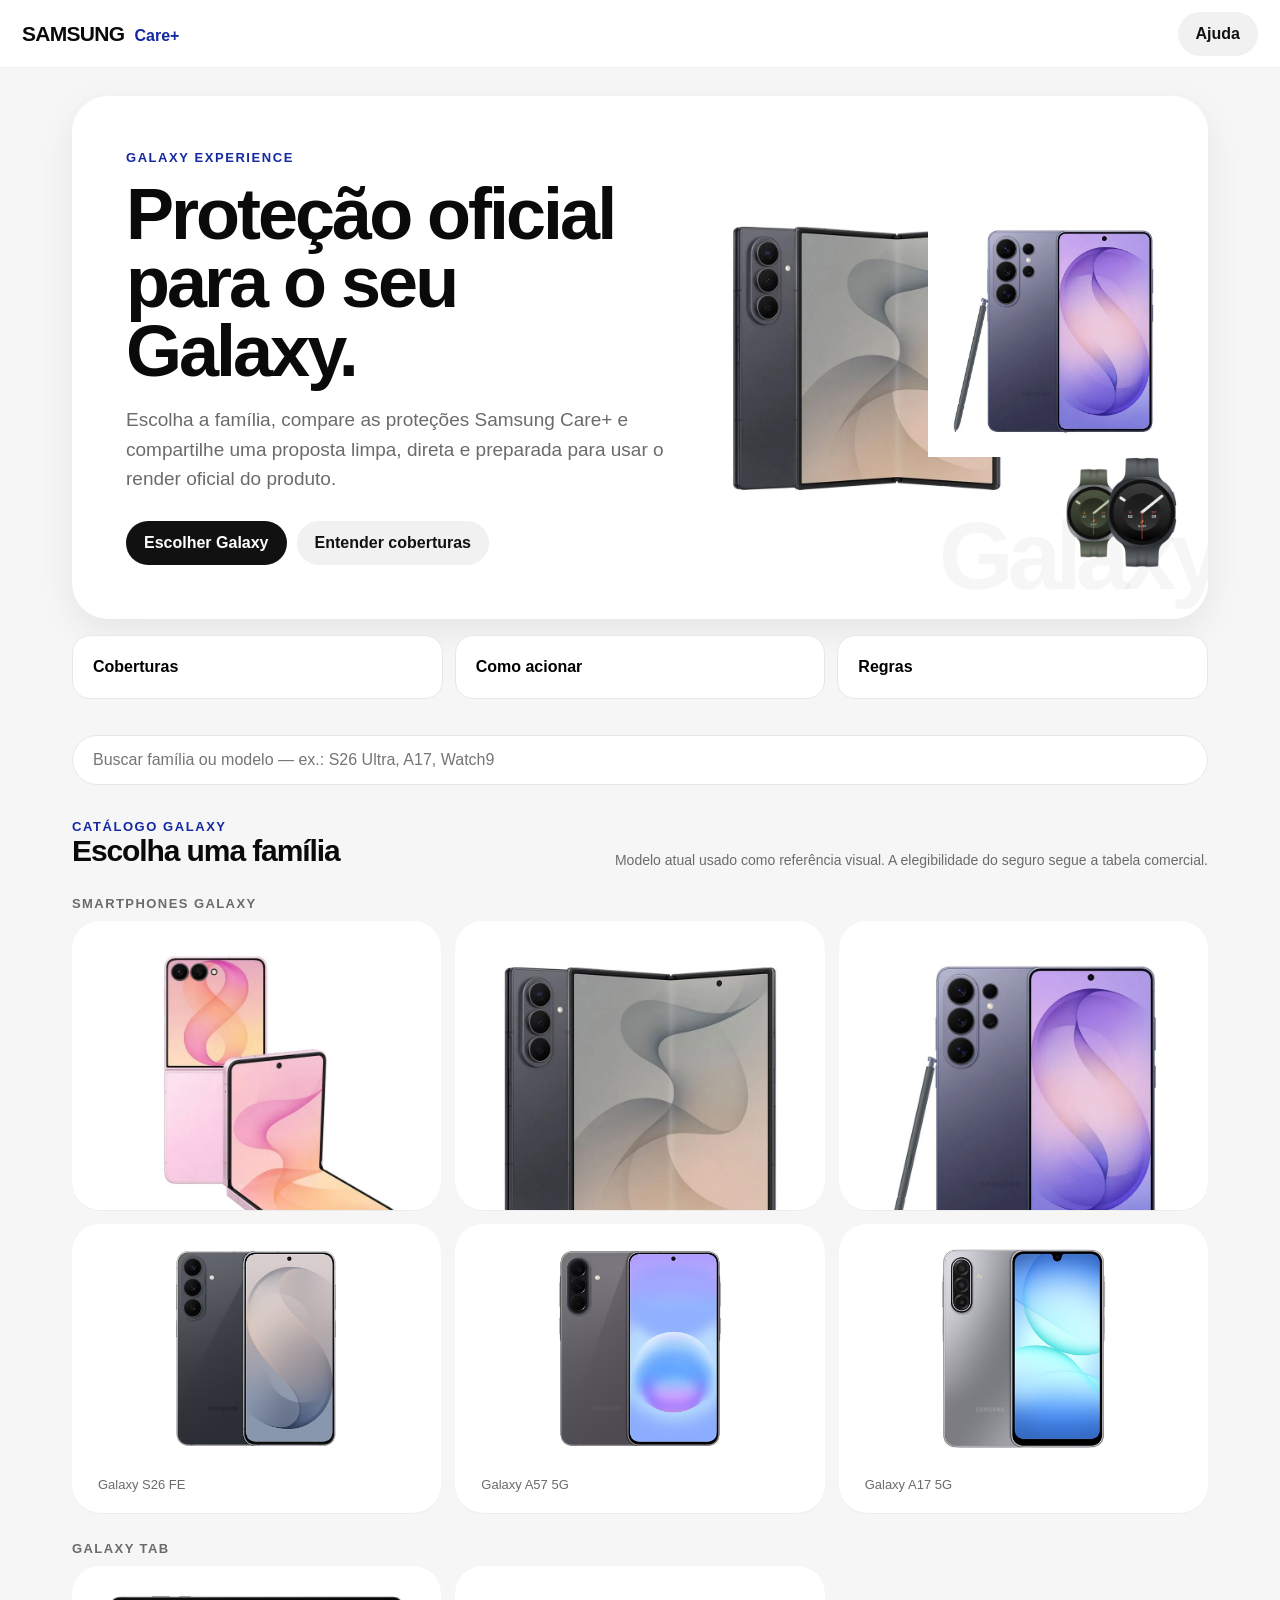
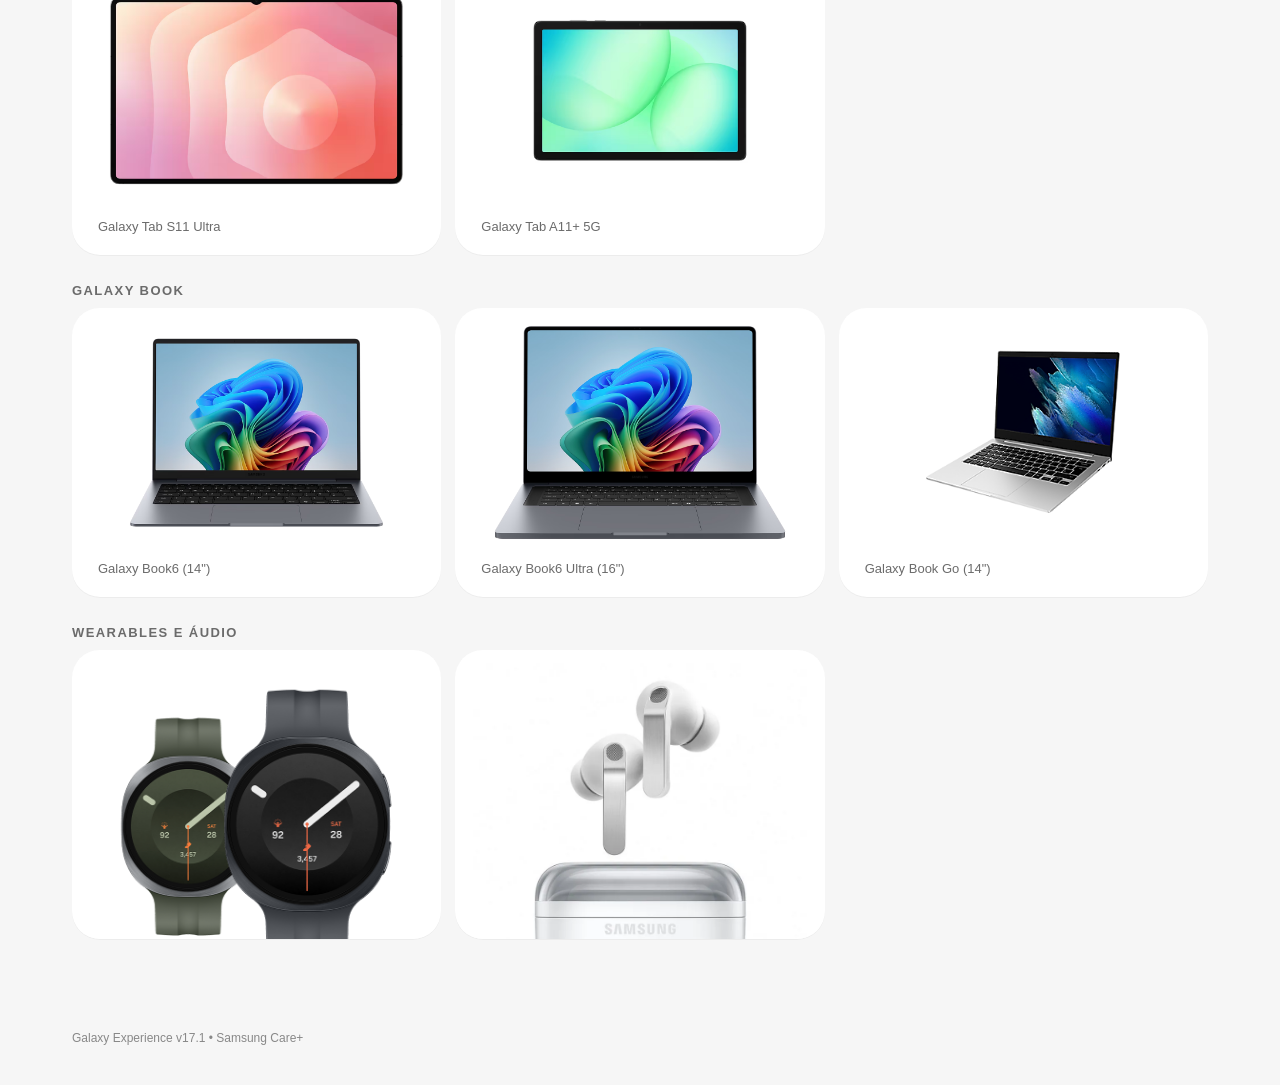
==== commit cb28366e: "feat: add installable PWA app icons" ====
--- a/index.html
+++ b/index.html
@@ -1 +1 @@
-<!doctype html><html lang="pt-BR"><head><meta charset="utf-8"><meta name="viewport" content="width=device-width,initial-scale=1,viewport-fit=cover"><meta name="theme-color" content="#ffffff"><meta name="apple-mobile-web-app-capable" content="yes"><meta name="apple-mobile-web-app-status-bar-style" content="default"><title>Samsung Care+ Galaxy Experience</title><link rel="manifest" href="manifest.webmanifest"><link rel="stylesheet" href="styles/app.css"></head><body><div class="app-shell"><header class="topbar"><div class="brand"><b>SAMSUNG</b><span>Care+</span></div><div class="top-actions"><button class="icon-btn" id="homeBtn" type="button" hidden>Início</button><button class="icon-btn" id="infoBtn" type="button">Ajuda</button></div></header><main class="main"><div class="install-banner" id="installBanner"><div><b>Instalar Galaxy Experience</b><p>Adicione à tela inicial para usar como aplicativo.</p></div><button class="primary-btn" id="installBtn" type="button">Instalar</button></div><section id="homeView"><section class="hero"><div class="hero-copy"><div class="eyebrow">Galaxy Experience</div><h1>Proteção oficial para o seu Galaxy.</h1><p>Escolha a família, compare as proteções Samsung Care+ e compartilhe uma proposta limpa, direta e preparada para usar o render oficial do produto.</p><div class="hero-actions"><button class="primary-btn" type="button" onclick="document.querySelector('#catalog').scrollIntoView()">Escolher Galaxy</button><button class="ghost-btn" type="button" id="heroHelp">Entender coberturas</button></div></div><div class="hero-art" aria-hidden="true"><div class="hero-word">Galaxy</div><img class="hero-product hero-fold" src="assets/products/zfold/galaxy-z-fold8-ultra.png" alt=""><img class="hero-product hero-s" src="assets/products/s/galaxy-s26-ultra.png" alt=""><img class="hero-product hero-watch" src="assets/products/watch/galaxy-watch9-44mm.png" alt=""></div></section><div class="quick-links"><button class="quick-link" data-help="coverage">Coberturas</button><button class="quick-link" data-help="claim">Como acionar</button><button class="quick-link" data-help="rules">Regras</button></div><div class="search-wrap"><input id="search" class="search" placeholder="Buscar família ou modelo — ex.: S26 Ultra, A17, Watch9" autocomplete="off"></div><section id="catalog"><div class="section-head"><div><div class="eyebrow">Catálogo Galaxy</div><h2>Escolha uma família</h2></div><p>Modelo atual usado como referência visual. A elegibilidade do seguro segue a tabela comercial.</p></div><div id="familyGroups"></div></section></section><section id="productView" class="product-page"><div id="familyHero"></div><div id="plansZone" class="plans-zone"></div></section></main><footer class="footer">Galaxy Experience v17.1 • Samsung Care+</footer></div><div id="modalBackdrop" class="modal-backdrop"><div id="modal" class="modal" role="dialog" aria-modal="true"></div></div><script src="js/data.js"></script><script src="js/app.js"></script></body></html>+<!doctype html><html lang="pt-BR"><head><meta charset="utf-8"><meta name="viewport" content="width=device-width,initial-scale=1,viewport-fit=cover"><meta name="theme-color" content="#ffffff"><meta name="apple-mobile-web-app-capable" content="yes"><meta name="apple-mobile-web-app-status-bar-style" content="default"><title>Samsung Care+ Galaxy Experience</title><link rel="manifest" href="manifest.webmanifest"><link rel="apple-touch-icon" href="assets/icons/apple-touch-icon.png"><link rel="stylesheet" href="styles/app.css"></head><body><div class="app-shell"><header class="topbar"><div class="brand"><b>SAMSUNG</b><span>Care+</span></div><div class="top-actions"><button class="icon-btn" id="homeBtn" type="button" hidden>Início</button><button class="icon-btn" id="infoBtn" type="button">Ajuda</button></div></header><main class="main"><div class="install-banner" id="installBanner"><div><b>Instalar Galaxy Experience</b><p>Adicione à tela inicial para usar como aplicativo.</p></div><button class="primary-btn" id="installBtn" type="button">Instalar</button></div><section id="homeView"><section class="hero"><div class="hero-copy"><div class="eyebrow">Galaxy Experience</div><h1>Proteção oficial para o seu Galaxy.</h1><p>Escolha a família, compare as proteções Samsung Care+ e compartilhe uma proposta limpa, direta e preparada para usar o render oficial do produto.</p><div class="hero-actions"><button class="primary-btn" type="button" onclick="document.querySelector('#catalog').scrollIntoView()">Escolher Galaxy</button><button class="ghost-btn" type="button" id="heroHelp">Entender coberturas</button></div></div><div class="hero-art" aria-hidden="true"><div class="hero-word">Galaxy</div><img class="hero-product hero-fold" src="assets/products/zfold/galaxy-z-fold8-ultra.png" alt=""><img class="hero-product hero-s" src="assets/products/s/galaxy-s26-ultra.png" alt=""><img class="hero-product hero-watch" src="assets/products/watch/galaxy-watch9-44mm.png" alt=""></div></section><div class="quick-links"><button class="quick-link" data-help="coverage">Coberturas</button><button class="quick-link" data-help="claim">Como acionar</button><button class="quick-link" data-help="rules">Regras</button></div><div class="search-wrap"><input id="search" class="search" placeholder="Buscar família ou modelo — ex.: S26 Ultra, A17, Watch9" autocomplete="off"></div><section id="catalog"><div class="section-head"><div><div class="eyebrow">Catálogo Galaxy</div><h2>Escolha uma família</h2></div><p>Modelo atual usado como referência visual. A elegibilidade do seguro segue a tabela comercial.</p></div><div id="familyGroups"></div></section></section><section id="productView" class="product-page"><div id="familyHero"></div><div id="plansZone" class="plans-zone"></div></section></main><footer class="footer">Galaxy Experience v17.1 • Samsung Care+</footer></div><div id="modalBackdrop" class="modal-backdrop"><div id="modal" class="modal" role="dialog" aria-modal="true"></div></div><script src="js/data.js"></script><script src="js/app.js"></script></body></html>
--- a/styles/app.css
+++ b/styles/app.css
@@ -5,3 +5,8 @@
 @media(max-width:350px){.family-grid{grid-template-columns:1fr}.quick-links{grid-template-columns:1fr}.family-card{grid-template-columns:112px 1fr;grid-template-rows:1fr}.product-stage{min-height:110px}.family-body{align-self:center}}
 
 @media(min-width:901px){.club-zone{display:grid;grid-template-columns:minmax(0,1fr) minmax(300px,360px);gap:28px;align-items:stretch}.club-zone .club-head{margin-bottom:0;flex-direction:column;justify-content:space-between}.club-zone .plans-grid{grid-template-columns:1fr}.plans-grid.plan-count-4{grid-template-columns:repeat(4,minmax(0,1fr))}.plans-grid.plan-count-5{grid-template-columns:repeat(3,minmax(0,1fr))}}
+
+/* Family-specific framing for source renders with extra whitespace */
+.family-card .product-bookgo img{transform:scale(2.7);transform-origin:center}
+.family-hero-art .product-bookgo img{transform:scale(1.6);transform-origin:center}
+@media(max-width:600px){.family-card .product-bookgo img{transform:scale(2.9)}.family-hero-art .product-bookgo img{transform:scale(1.7)}}
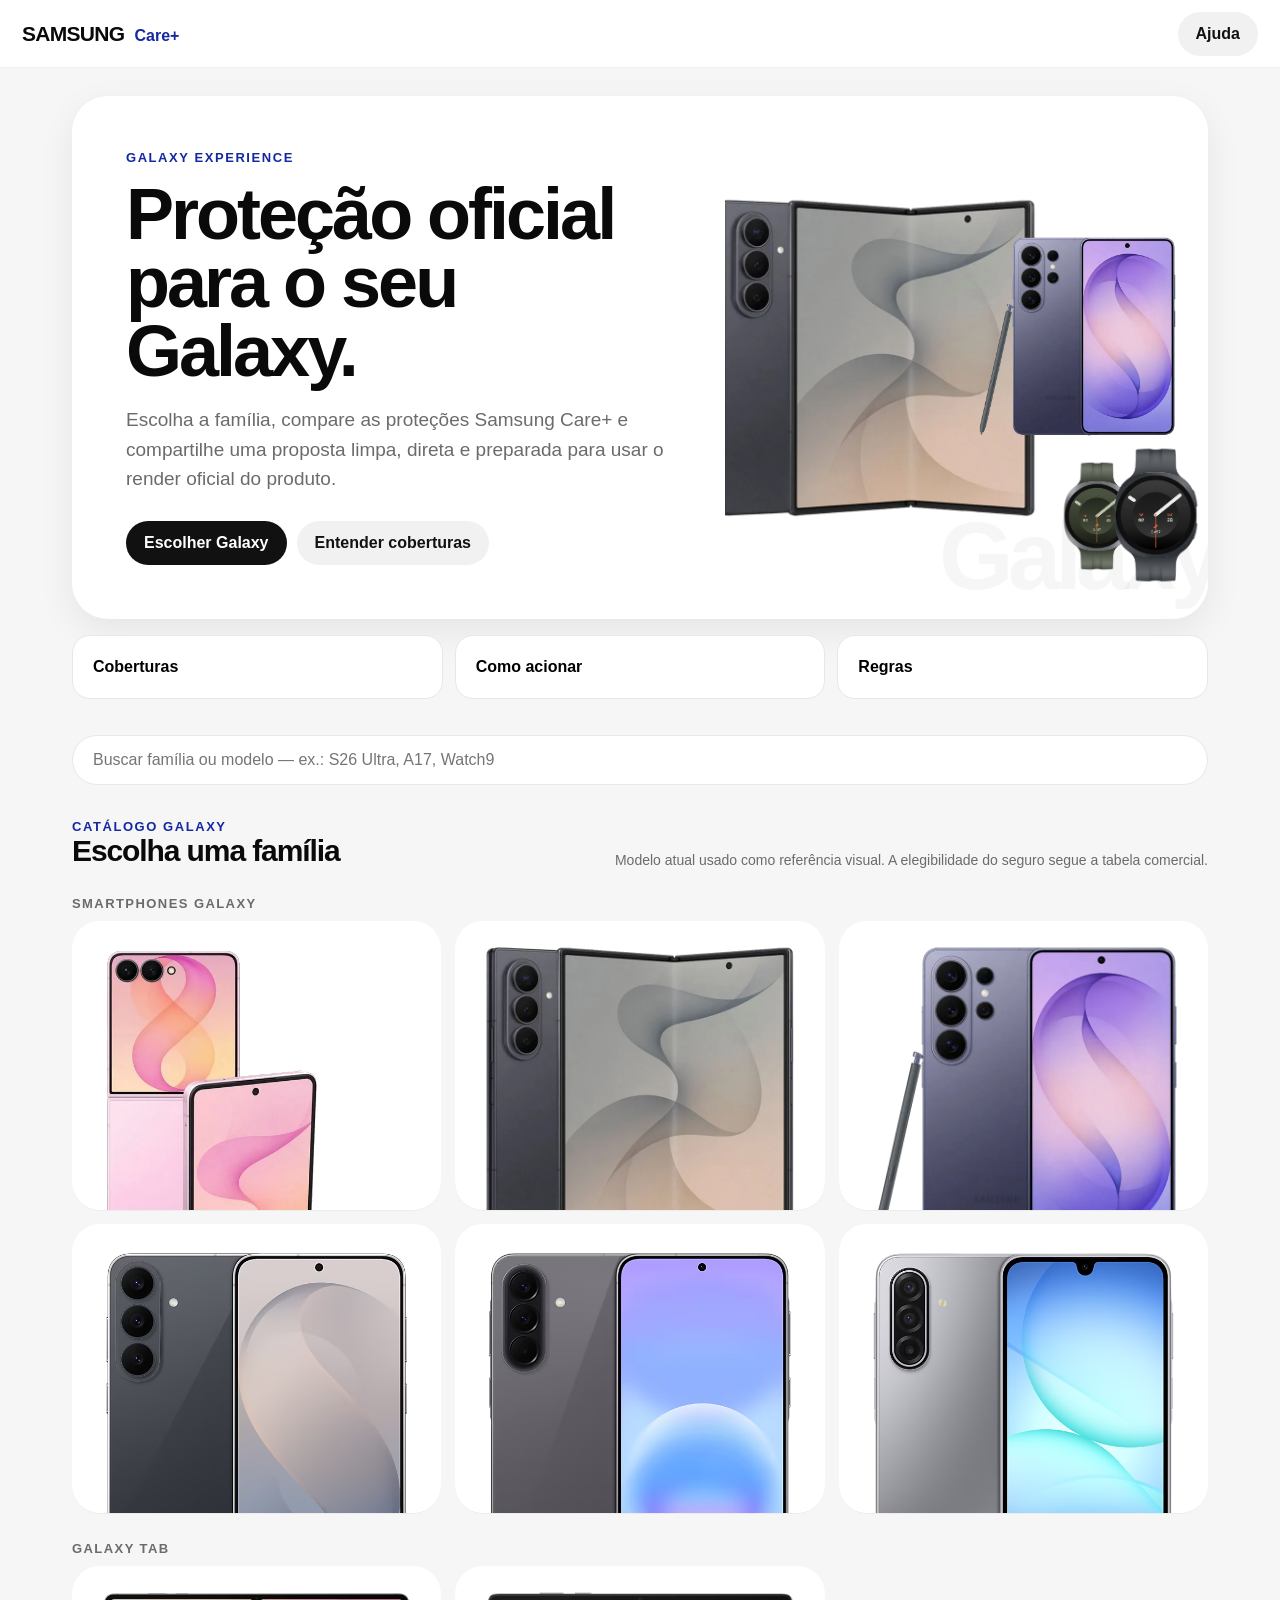
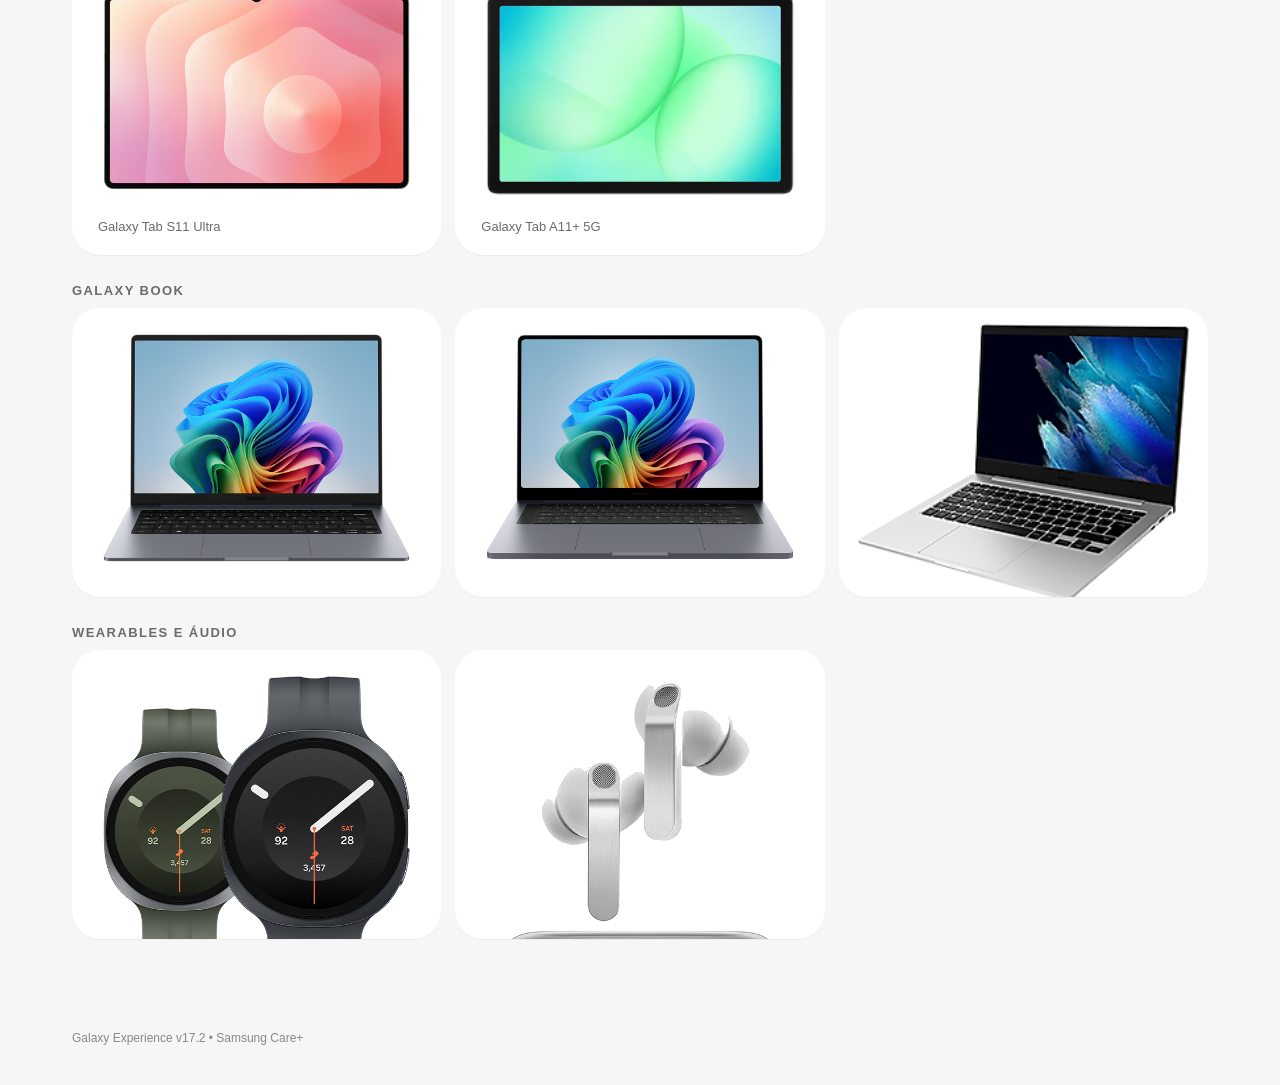
==== commit 9a4bf560: "chore: update visible version to v17.2" ====
--- a/index.html
+++ b/index.html
@@ -1 +1 @@
-<!doctype html><html lang="pt-BR"><head><meta charset="utf-8"><meta name="viewport" content="width=device-width,initial-scale=1,viewport-fit=cover"><meta name="theme-color" content="#ffffff"><meta name="apple-mobile-web-app-capable" content="yes"><meta name="apple-mobile-web-app-status-bar-style" content="default"><title>Samsung Care+ Galaxy Experience</title><link rel="manifest" href="manifest.webmanifest"><link rel="apple-touch-icon" href="assets/icons/apple-touch-icon.png"><link rel="stylesheet" href="styles/app.css"></head><body><div class="app-shell"><header class="topbar"><div class="brand"><b>SAMSUNG</b><span>Care+</span></div><div class="top-actions"><button class="icon-btn" id="homeBtn" type="button" hidden>Início</button><button class="icon-btn" id="infoBtn" type="button">Ajuda</button></div></header><main class="main"><div class="install-banner" id="installBanner"><div><b>Instalar Galaxy Experience</b><p>Adicione à tela inicial para usar como aplicativo.</p></div><button class="primary-btn" id="installBtn" type="button">Instalar</button></div><section id="homeView"><section class="hero"><div class="hero-copy"><div class="eyebrow">Galaxy Experience</div><h1>Proteção oficial para o seu Galaxy.</h1><p>Escolha a família, compare as proteções Samsung Care+ e compartilhe uma proposta limpa, direta e preparada para usar o render oficial do produto.</p><div class="hero-actions"><button class="primary-btn" type="button" onclick="document.querySelector('#catalog').scrollIntoView()">Escolher Galaxy</button><button class="ghost-btn" type="button" id="heroHelp">Entender coberturas</button></div></div><div class="hero-art" aria-hidden="true"><div class="hero-word">Galaxy</div><img class="hero-product hero-fold" src="assets/products/zfold/galaxy-z-fold8-ultra.png" alt=""><img class="hero-product hero-s" src="assets/products/s/galaxy-s26-ultra.png" alt=""><img class="hero-product hero-watch" src="assets/products/watch/galaxy-watch9-44mm.png" alt=""></div></section><div class="quick-links"><button class="quick-link" data-help="coverage">Coberturas</button><button class="quick-link" data-help="claim">Como acionar</button><button class="quick-link" data-help="rules">Regras</button></div><div class="search-wrap"><input id="search" class="search" placeholder="Buscar família ou modelo — ex.: S26 Ultra, A17, Watch9" autocomplete="off"></div><section id="catalog"><div class="section-head"><div><div class="eyebrow">Catálogo Galaxy</div><h2>Escolha uma família</h2></div><p>Modelo atual usado como referência visual. A elegibilidade do seguro segue a tabela comercial.</p></div><div id="familyGroups"></div></section></section><section id="productView" class="product-page"><div id="familyHero"></div><div id="plansZone" class="plans-zone"></div></section></main><footer class="footer">Galaxy Experience v17.1 • Samsung Care+</footer></div><div id="modalBackdrop" class="modal-backdrop"><div id="modal" class="modal" role="dialog" aria-modal="true"></div></div><script src="js/data.js"></script><script src="js/app.js"></script></body></html>+<!doctype html><html lang="pt-BR"><head><meta charset="utf-8"><meta name="viewport" content="width=device-width,initial-scale=1,viewport-fit=cover"><meta name="theme-color" content="#ffffff"><meta name="apple-mobile-web-app-capable" content="yes"><meta name="apple-mobile-web-app-status-bar-style" content="default"><title>Samsung Care+ Galaxy Experience</title><link rel="manifest" href="manifest.webmanifest"><link rel="apple-touch-icon" href="assets/icons/apple-touch-icon.png"><link rel="stylesheet" href="styles/app.css"></head><body><div class="app-shell"><header class="topbar"><div class="brand"><b>SAMSUNG</b><span>Care+</span></div><div class="top-actions"><button class="icon-btn" id="homeBtn" type="button" hidden>Início</button><button class="icon-btn" id="infoBtn" type="button">Ajuda</button></div></header><main class="main"><div class="install-banner" id="installBanner"><div><b>Instalar Galaxy Experience</b><p>Adicione à tela inicial para usar como aplicativo.</p></div><button class="primary-btn" id="installBtn" type="button">Instalar</button></div><section id="homeView"><section class="hero"><div class="hero-copy"><div class="eyebrow">Galaxy Experience</div><h1>Proteção oficial para o seu Galaxy.</h1><p>Escolha a família, compare as proteções Samsung Care+ e compartilhe uma proposta limpa, direta e preparada para usar o render oficial do produto.</p><div class="hero-actions"><button class="primary-btn" type="button" onclick="document.querySelector('#catalog').scrollIntoView()">Escolher Galaxy</button><button class="ghost-btn" type="button" id="heroHelp">Entender coberturas</button></div></div><div class="hero-art" aria-hidden="true"><div class="hero-word">Galaxy</div><img class="hero-product hero-fold" src="assets/products/zfold/galaxy-z-fold8-ultra.png" alt=""><img class="hero-product hero-s" src="assets/products/s/galaxy-s26-ultra.png" alt=""><img class="hero-product hero-watch" src="assets/products/watch/galaxy-watch9-44mm.png" alt=""></div></section><div class="quick-links"><button class="quick-link" data-help="coverage">Coberturas</button><button class="quick-link" data-help="claim">Como acionar</button><button class="quick-link" data-help="rules">Regras</button></div><div class="search-wrap"><input id="search" class="search" placeholder="Buscar família ou modelo — ex.: S26 Ultra, A17, Watch9" autocomplete="off"></div><section id="catalog"><div class="section-head"><div><div class="eyebrow">Catálogo Galaxy</div><h2>Escolha uma família</h2></div><p>Modelo atual usado como referência visual. A elegibilidade do seguro segue a tabela comercial.</p></div><div id="familyGroups"></div></section></section><section id="productView" class="product-page"><div id="familyHero"></div><div id="plansZone" class="plans-zone"></div></section></main><footer class="footer">Galaxy Experience v17.2 • Samsung Care+</footer></div><div id="modalBackdrop" class="modal-backdrop"><div id="modal" class="modal" role="dialog" aria-modal="true"></div></div><script src="js/data.js"></script><script src="js/app.js"></script></body></html>
--- a/styles/app.css
+++ b/styles/app.css
@@ -1,12 +1,12 @@
 :root{--bg:#f6f6f6;--surface:#fff;--ink:#0a0a0a;--muted:#6b6b6b;--line:#e7e7e7;--blue:#1428a0;--soft:#f2f4ff;--radius:28px;--shadow:0 12px 36px rgba(0,0,0,.07)}
-*{box-sizing:border-box}html{font-family:Arial,Helvetica,sans-serif;background:var(--bg);color:var(--ink);scroll-behavior:smooth}body{margin:0;min-height:100vh}button,a{font:inherit}.app-shell{min-height:100vh}.topbar{position:sticky;top:0;z-index:20;height:68px;display:flex;align-items:center;justify-content:space-between;padding:0 22px;background:rgba(255,255,255,.94);backdrop-filter:blur(16px);border-bottom:1px solid rgba(0,0,0,.06)}.brand{display:flex;align-items:baseline;gap:10px}.brand b{font-size:21px;letter-spacing:-.7px}.brand span{font-weight:800;color:var(--blue)}.top-actions{display:flex;gap:8px}.icon-btn,.ghost-btn,.primary-btn{border:0;cursor:pointer;min-height:44px;border-radius:999px;padding:0 18px;font-weight:800}.icon-btn,.ghost-btn{background:#f1f1f1;color:#111}.primary-btn{background:#111;color:#fff}.main{width:min(1180px,100%);margin:auto;padding:28px 22px 64px}.hero{display:grid;grid-template-columns:1.15fr .85fr;min-height:380px;background:#fff;border-radius:36px;overflow:hidden;box-shadow:var(--shadow)}.hero-copy{padding:54px}.eyebrow{font-size:13px;font-weight:900;letter-spacing:.12em;text-transform:uppercase;color:var(--blue)}.hero h1{font-size:clamp(42px,6vw,72px);line-height:.95;letter-spacing:-3px;margin:15px 0 20px}.hero p{max-width:620px;font-size:19px;line-height:1.55;color:var(--muted)}.hero-actions{display:flex;gap:10px;flex-wrap:wrap;margin-top:28px}.hero-art{position:relative;display:flex;align-items:center;justify-content:center;background:#fff;min-height:360px;overflow:hidden}.hero-word{position:absolute;right:-10px;bottom:8px;font-size:96px;font-weight:900;letter-spacing:-6px;color:rgba(0,0,0,.035);user-select:none}.hero-product{position:absolute;object-fit:contain;pointer-events:none;user-select:none}.hero-fold{width:68%;height:68%;left:0;top:16%;transform:translateX(-7%)}.hero-s{width:52%;height:76%;right:6%;top:7%;z-index:2}.hero-watch{width:28%;height:34%;right:4%;bottom:3%;z-index:3}.quick-links{display:grid;grid-template-columns:repeat(3,1fr);gap:12px;margin:16px 0 36px}.quick-link{border:1px solid var(--line);background:#fff;border-radius:18px;padding:17px 20px;text-align:left;font-weight:800;cursor:pointer;min-height:64px}.section-head{display:flex;align-items:end;justify-content:space-between;gap:20px;margin:34px 0 16px}.section-head h2{font-size:30px;letter-spacing:-1.1px;margin:0}.section-head p{margin:0;color:var(--muted);font-size:14px}.family-group{margin:28px 0}.family-group-title{font-size:13px;font-weight:900;color:var(--muted);text-transform:uppercase;letter-spacing:.11em;margin:0 0 10px}.family-grid{display:grid;grid-template-columns:repeat(3,minmax(0,1fr));gap:14px}.family-card{position:relative;display:grid;grid-template-rows:180px auto;border:0;background:#fff;border-radius:28px;overflow:hidden;text-align:left;cursor:pointer;box-shadow:0 1px 0 rgba(0,0,0,.04);transition:.22s transform,.22s box-shadow}.family-card:hover{transform:translateY(-3px);box-shadow:var(--shadow)}.product-stage{position:relative;display:flex;align-items:center;justify-content:center;background:#fff;overflow:hidden}.product-stage img{width:100%;height:100%;object-fit:contain;padding:12px;opacity:0;transition:.2s opacity}.product-stage img.ready{opacity:1}.product-fallback{position:absolute;inset:0;display:grid;place-items:center;background:radial-gradient(circle at 50% 40%,#fff 0,#f5f5f5 62%,#ededed 100%);color:#aaa;font-weight:900;font-size:18px;letter-spacing:-.4px;text-align:center;padding:18px}.product-stage img.ready+.product-fallback{display:none}.family-body{padding:18px 20px 20px}.family-type{font-size:12px;color:var(--blue);font-weight:900;text-transform:uppercase;letter-spacing:.08em}.family-body h3{margin:8px 0 6px;font-size:22px;letter-spacing:-.6px}.family-model{font-size:13px;color:var(--muted)}.product-page{display:none}.product-page.active{display:block}.family-hero{display:grid;grid-template-columns:1fr 1fr;background:#fff;border-radius:36px;overflow:hidden;min-height:430px;box-shadow:var(--shadow)}.family-hero-copy{padding:48px}.family-hero-copy h1{font-size:52px;line-height:1;margin:12px 0 16px;letter-spacing:-2.3px}.family-hero-copy p{font-size:18px;line-height:1.5;color:var(--muted)}.model-chip{display:inline-flex;background:#f4f4f4;border-radius:999px;padding:10px 14px;font-size:13px;font-weight:800;margin-top:12px}.family-hero-art{display:flex;align-items:center;justify-content:center;background:#fff;min-height:420px}.family-hero-art .product-stage{width:100%;height:100%;min-height:420px}.family-hero-art .product-stage img{padding:34px}.back-btn{border:0;background:transparent;font-weight:900;cursor:pointer;padding:8px 0;margin-bottom:10px}.plans-zone{margin-top:28px}.club-zone{background:#080808;color:#fff;border-radius:32px;padding:28px;margin-bottom:22px}.club-head{display:flex;justify-content:space-between;gap:18px;align-items:start;margin-bottom:18px}.club-head h2{margin:5px 0 0;font-size:30px}.club-head p{margin:0;color:#b9b9b9;max-width:520px}.club-pill{background:#fff;color:#000;padding:8px 12px;border-radius:999px;font-weight:900;font-size:12px}.plans-grid{display:grid;grid-template-columns:repeat(3,minmax(0,1fr));gap:14px}.plan-card{background:#fff;color:#111;border-radius:24px;padding:22px;display:flex;flex-direction:column;min-height:330px}.club-zone .plan-card{background:#151515;color:#fff;border:1px solid #242424}.plan-tag{font-size:12px;font-weight:900;color:var(--blue);text-transform:uppercase;letter-spacing:.08em}.club-zone .plan-tag{color:#aeb8ff}.plan-card h3{font-size:23px;letter-spacing:-.7px;margin:9px 0 8px}.plan-desc{color:var(--muted);line-height:1.45;font-size:14px;min-height:60px}.club-zone .plan-desc{color:#bdbdbd}.price-block{display:flex;align-items:end;justify-content:space-between;gap:14px;margin:18px 0}.monthly small{display:block;color:var(--muted);font-weight:700}.monthly strong{font-size:34px;letter-spacing:-1.4px}.club-zone .monthly small{color:#aaa}.total{font-size:12px;color:var(--muted);text-align:right}.total b{font-size:16px;color:inherit}.rule-row{display:flex;gap:7px;flex-wrap:wrap;margin-bottom:18px}.rule-chip{font-size:11px;font-weight:800;background:#f2f2f2;border-radius:999px;padding:8px 10px}.club-zone .rule-chip{background:#242424;color:#eee}.plan-btn{margin-top:auto;border:0;border-radius:999px;background:#111;color:#fff;font-weight:900;min-height:44px;cursor:pointer}.club-zone .plan-btn{background:#fff;color:#000}.commercial-note{color:#7a7a7a;font-size:12px;line-height:1.45;margin-top:18px;padding:0 2px}.modal-backdrop{position:fixed;inset:0;background:rgba(0,0,0,.52);display:none;align-items:center;justify-content:center;padding:18px;z-index:50}.modal-backdrop.open{display:flex}.modal{width:min(760px,100%);max-height:88vh;overflow:auto;background:#fff;border-radius:28px;padding:24px;box-shadow:0 30px 100px rgba(0,0,0,.28)}.modal-close{float:right;border:0;width:44px;height:44px;border-radius:50%;background:#f2f2f2;font-size:24px;cursor:pointer}.modal h2{font-size:31px;letter-spacing:-1px;margin:10px 0 8px}.modal-sub{color:var(--muted);line-height:1.5;margin-bottom:20px}.detail-grid{display:grid;grid-template-columns:repeat(2,1fr);gap:10px}.detail-box{background:#f7f7f7;border-radius:18px;padding:16px}.detail-box b{display:block;margin-bottom:6px}.detail-section{border-top:1px solid var(--line);padding:16px 0}.detail-section h3{margin:0 0 8px;font-size:17px}.detail-section p,.detail-section li{color:#555;line-height:1.5;font-size:14px}.share-preview{width:100%;border-radius:24px;background:#f4f4f4;padding:10px;margin-top:12px}.footer{width:min(1180px,100%);margin:auto;padding:0 22px 40px;color:#888;font-size:12px}.search-wrap{margin:22px 0}.search{width:100%;border:1px solid var(--line);background:#fff;border-radius:999px;padding:15px 20px;font-size:16px;outline:none}.search:focus{border-color:#aeb8ff;box-shadow:0 0 0 4px rgba(20,40,160,.08)}.install-banner{display:none;margin-bottom:16px;background:#111;color:#fff;border-radius:22px;padding:18px 20px;align-items:center;justify-content:space-between;gap:16px}.install-banner.show{display:flex}.install-banner p{margin:0;color:#ccc;font-size:13px}.install-banner b{display:block;color:#fff;font-size:15px;margin-bottom:3px}
-@media(max-width:900px){.hero,.family-hero{grid-template-columns:1fr}.hero-art{min-height:300px}.hero-fold{width:58%;height:64%;left:7%;top:18%}.hero-s{width:48%;height:72%;right:10%;top:7%}.hero-watch{width:24%;height:28%;right:8%;bottom:6%}.family-hero-art{min-height:320px}.family-hero-art .product-stage{min-height:320px}.family-grid,.plans-grid{grid-template-columns:repeat(2,minmax(0,1fr))}.hero-copy,.family-hero-copy{padding:34px}}
-@media(max-width:600px){.topbar{height:64px;padding:0 14px}.brand b{font-size:18px}.main{padding:16px 12px 40px}.hero{border-radius:28px}.hero-copy{padding:28px 22px}.hero h1{font-size:43px;letter-spacing:-2px}.hero p{font-size:16px}.hero-art{min-height:250px}.hero-word{font-size:64px;right:8px;bottom:2px}.hero-fold{width:58%;height:60%;left:2%;top:20%}.hero-s{width:47%;height:70%;right:8%;top:8%}.hero-watch{width:24%;height:27%;right:6%;bottom:7%}.quick-links{grid-template-columns:1fr 1fr 1fr;gap:7px}.quick-link{padding:12px 8px;font-size:12px;text-align:center;min-height:52px}.section-head h2{font-size:25px}.section-head p{display:none}.family-grid{grid-template-columns:repeat(2,minmax(0,1fr));gap:9px}.family-card{grid-template-rows:128px auto;border-radius:22px}.family-body{padding:14px}.family-body h3{font-size:16px}.family-model{font-size:11px}.family-type{font-size:10px}.family-hero{border-radius:28px}.family-hero-copy{padding:26px 22px 16px}.family-hero-copy h1{font-size:38px;letter-spacing:-1.7px}.family-hero-copy p{font-size:15px}.family-hero-art,.family-hero-art .product-stage{min-height:280px}.family-hero-art .product-stage img{padding:20px}.plans-grid{grid-template-columns:1fr}.club-zone{padding:20px 14px;border-radius:26px}.club-head{flex-direction:column}.club-head h2{font-size:25px}.plan-card{min-height:0;padding:18px;border-radius:20px}.plan-desc{min-height:0}.detail-grid{grid-template-columns:1fr}.modal-backdrop{align-items:flex-end;padding:0}.modal{width:100%;height:min(90dvh,850px);max-height:90dvh;border-radius:26px 26px 0 0;padding:18px}.modal-close{position:sticky;top:0;margin-left:auto;display:grid;place-items:center;z-index:4}.install-banner{border-radius:18px}.footer{padding:0 14px 30px}}
+*{box-sizing:border-box}html{font-family:Arial,Helvetica,sans-serif;background:var(--bg);color:var(--ink);scroll-behavior:smooth}body{margin:0;min-height:100vh}button,a{font:inherit}.app-shell{min-height:100vh}.topbar{position:sticky;top:0;z-index:20;height:68px;display:flex;align-items:center;justify-content:space-between;padding:0 22px;background:rgba(255,255,255,.94);backdrop-filter:blur(16px);border-bottom:1px solid rgba(0,0,0,.06)}.brand{display:flex;align-items:baseline;gap:10px}.brand b{font-size:21px;letter-spacing:-.7px}.brand span{font-weight:800;color:var(--blue)}.top-actions{display:flex;gap:8px}.icon-btn,.ghost-btn,.primary-btn{border:0;cursor:pointer;min-height:44px;border-radius:999px;padding:0 18px;font-weight:800}.icon-btn,.ghost-btn{background:#f1f1f1;color:#111}.primary-btn{background:#111;color:#fff}.main{width:min(1180px,100%);margin:auto;padding:28px 22px 64px}.hero{display:grid;grid-template-columns:1.15fr .85fr;min-height:380px;background:#fff;border-radius:36px;overflow:hidden;box-shadow:var(--shadow)}.hero-copy{padding:54px}.eyebrow{font-size:13px;font-weight:900;letter-spacing:.12em;text-transform:uppercase;color:var(--blue)}.hero h1{font-size:clamp(42px,6vw,72px);line-height:.95;letter-spacing:-3px;margin:15px 0 20px}.hero p{max-width:620px;font-size:19px;line-height:1.55;color:var(--muted)}.hero-actions{display:flex;gap:10px;flex-wrap:wrap;margin-top:28px}.hero-art{position:relative;display:flex;align-items:center;justify-content:center;background:#fff;min-height:360px;overflow:hidden}.hero-word{position:absolute;right:-10px;bottom:8px;font-size:96px;font-weight:900;letter-spacing:-6px;color:rgba(0,0,0,.035);user-select:none}.hero-product{position:absolute;object-fit:contain;pointer-events:none;user-select:none}.hero-fold{width:72%;height:72%;left:-5%;top:14%}.hero-s{width:44%;height:72%;right:5%;top:10%;z-index:2}.hero-watch{width:30%;height:36%;right:1%;bottom:2%;z-index:3}.quick-links{display:grid;grid-template-columns:repeat(3,1fr);gap:12px;margin:16px 0 36px}.quick-link{border:1px solid var(--line);background:#fff;border-radius:18px;padding:17px 20px;text-align:left;font-weight:800;cursor:pointer;min-height:64px}.section-head{display:flex;align-items:end;justify-content:space-between;gap:20px;margin:34px 0 16px}.section-head h2{font-size:30px;letter-spacing:-1.1px;margin:0}.section-head p{margin:0;color:var(--muted);font-size:14px}.family-group{margin:28px 0}.family-group-title{font-size:13px;font-weight:900;color:var(--muted);text-transform:uppercase;letter-spacing:.11em;margin:0 0 10px}.family-grid{display:grid;grid-template-columns:repeat(3,minmax(0,1fr));gap:14px}.family-card{position:relative;display:grid;grid-template-rows:180px auto;border:0;background:#fff;border-radius:28px;overflow:hidden;text-align:left;cursor:pointer;box-shadow:0 1px 0 rgba(0,0,0,.04);transition:.22s transform,.22s box-shadow}.family-card:hover{transform:translateY(-3px);box-shadow:var(--shadow)}.product-stage{position:relative;display:flex;align-items:center;justify-content:center;background:#fff;overflow:hidden}.product-stage img{width:100%;height:100%;object-fit:contain;padding:12px;opacity:0;transition:.2s opacity}.product-stage img.ready{opacity:1}.product-fallback{position:absolute;inset:0;display:grid;place-items:center;background:radial-gradient(circle at 50% 40%,#fff 0,#f5f5f5 62%,#ededed 100%);color:#aaa;font-weight:900;font-size:18px;letter-spacing:-.4px;text-align:center;padding:18px}.product-stage img.ready+.product-fallback{display:none}.family-body{padding:18px 20px 20px}.family-type{font-size:12px;color:var(--blue);font-weight:900;text-transform:uppercase;letter-spacing:.08em}.family-body h3{margin:8px 0 6px;font-size:22px;letter-spacing:-.6px}.family-model{font-size:13px;color:var(--muted)}.product-page{display:none}.product-page.active{display:block}.family-hero{display:grid;grid-template-columns:1fr 1fr;background:#fff;border-radius:36px;overflow:hidden;min-height:430px;box-shadow:var(--shadow)}.family-hero-copy{padding:48px}.family-hero-copy h1{font-size:52px;line-height:1;margin:12px 0 16px;letter-spacing:-2.3px}.family-hero-copy p{font-size:18px;line-height:1.5;color:var(--muted)}.model-chip{display:inline-flex;background:#f4f4f4;border-radius:999px;padding:10px 14px;font-size:13px;font-weight:800;margin-top:12px}.family-hero-art{display:flex;align-items:center;justify-content:center;background:#fff;min-height:420px}.family-hero-art .product-stage{width:100%;height:100%;min-height:420px}.family-hero-art .product-stage img{padding:34px}.back-btn{border:0;background:transparent;font-weight:900;cursor:pointer;padding:8px 0;margin-bottom:10px}.plans-zone{margin-top:28px}.club-zone{background:#080808;color:#fff;border-radius:32px;padding:28px;margin-bottom:22px}.club-head{display:flex;justify-content:space-between;gap:18px;align-items:start;margin-bottom:18px}.club-head h2{margin:5px 0 0;font-size:30px}.club-head p{margin:0;color:#b9b9b9;max-width:520px}.club-pill{background:#fff;color:#000;padding:8px 12px;border-radius:999px;font-weight:900;font-size:12px}.plans-grid{display:grid;grid-template-columns:repeat(3,minmax(0,1fr));gap:14px}.plan-card{background:#fff;color:#111;border-radius:24px;padding:22px;display:flex;flex-direction:column;min-height:330px}.club-zone .plan-card{background:#151515;color:#fff;border:1px solid #242424}.plan-tag{font-size:12px;font-weight:900;color:var(--blue);text-transform:uppercase;letter-spacing:.08em}.club-zone .plan-tag{color:#aeb8ff}.plan-card h3{font-size:23px;letter-spacing:-.7px;margin:9px 0 8px}.plan-desc{color:var(--muted);line-height:1.45;font-size:14px;min-height:60px}.club-zone .plan-desc{color:#bdbdbd}.price-block{display:flex;align-items:end;justify-content:space-between;gap:14px;margin:18px 0}.monthly small{display:block;color:var(--muted);font-weight:700}.monthly strong{font-size:34px;letter-spacing:-1.4px}.club-zone .monthly small{color:#aaa}.total{font-size:12px;color:var(--muted);text-align:right}.total b{font-size:16px;color:inherit}.rule-row{display:flex;gap:7px;flex-wrap:wrap;margin-bottom:18px}.rule-chip{font-size:11px;font-weight:800;background:#f2f2f2;border-radius:999px;padding:8px 10px}.club-zone .rule-chip{background:#242424;color:#eee}.plan-btn{margin-top:auto;border:0;border-radius:999px;background:#111;color:#fff;font-weight:900;min-height:44px;cursor:pointer}.club-zone .plan-btn{background:#fff;color:#000}.commercial-note{color:#7a7a7a;font-size:12px;line-height:1.45;margin-top:18px;padding:0 2px}.modal-backdrop{position:fixed;inset:0;background:rgba(0,0,0,.52);display:none;align-items:center;justify-content:center;padding:18px;z-index:50}.modal-backdrop.open{display:flex}.modal{width:min(760px,100%);max-height:88vh;overflow:auto;background:#fff;border-radius:28px;padding:24px;box-shadow:0 30px 100px rgba(0,0,0,.28)}.modal-close{float:right;border:0;width:44px;height:44px;border-radius:50%;background:#f2f2f2;font-size:24px;cursor:pointer}.modal h2{font-size:31px;letter-spacing:-1px;margin:10px 0 8px}.modal-sub{color:var(--muted);line-height:1.5;margin-bottom:20px}.detail-grid{display:grid;grid-template-columns:repeat(2,1fr);gap:10px}.detail-box{background:#f7f7f7;border-radius:18px;padding:16px}.detail-box b{display:block;margin-bottom:6px}.detail-section{border-top:1px solid var(--line);padding:16px 0}.detail-section h3{margin:0 0 8px;font-size:17px}.detail-section p,.detail-section li{color:#555;line-height:1.5;font-size:14px}.share-preview{width:100%;border-radius:24px;background:#f4f4f4;padding:10px;margin-top:12px}.footer{width:min(1180px,100%);margin:auto;padding:0 22px 40px;color:#888;font-size:12px}.search-wrap{margin:22px 0}.search{width:100%;border:1px solid var(--line);background:#fff;border-radius:999px;padding:15px 20px;font-size:16px;outline:none}.search:focus{border-color:#aeb8ff;box-shadow:0 0 0 4px rgba(20,40,160,.08)}.install-banner{display:none;margin-bottom:16px;background:#111;color:#fff;border-radius:22px;padding:18px 20px;align-items:center;justify-content:space-between;gap:16px}.install-banner.show{display:flex}.install-banner p{margin:0;color:#ccc;font-size:13px}.install-banner b{display:block;color:#fff;font-size:15px;margin-bottom:3px}
+@media(max-width:900px){.hero,.family-hero{grid-template-columns:1fr}.hero-art{min-height:300px}.hero-fold{width:62%;height:66%;left:3%;top:17%}.hero-s{width:43%;height:68%;right:7%;top:10%}.hero-watch{width:29%;height:31%;right:3%;bottom:4%}.family-hero-art{min-height:320px}.family-hero-art .product-stage{min-height:320px}.family-grid,.plans-grid{grid-template-columns:repeat(2,minmax(0,1fr))}.hero-copy,.family-hero-copy{padding:34px}}
+@media(max-width:600px){.topbar{height:64px;padding:0 14px}.brand b{font-size:18px}.main{padding:16px 12px 40px}.hero{border-radius:28px}.hero-copy{padding:28px 22px}.hero h1{font-size:43px;letter-spacing:-2px}.hero p{font-size:16px}.hero-art{min-height:225px}.hero-word{font-size:58px;right:8px;bottom:0}.hero-fold{width:62%;height:64%;left:0;top:18%}.hero-s{width:43%;height:66%;right:5%;top:11%}.hero-watch{width:29%;height:30%;right:2%;bottom:5%}.quick-links{grid-template-columns:1fr 1fr 1fr;gap:7px}.quick-link{padding:12px 8px;font-size:12px;text-align:center;min-height:52px}.section-head h2{font-size:25px}.section-head p{display:none}.family-grid{grid-template-columns:repeat(2,minmax(0,1fr));gap:9px}.family-card{grid-template-rows:128px auto;border-radius:22px}.family-body{padding:14px}.family-body h3{font-size:16px}.family-model{font-size:11px}.family-type{font-size:10px}.family-hero{border-radius:28px}.family-hero-copy{padding:26px 22px 16px}.family-hero-copy h1{font-size:38px;letter-spacing:-1.7px}.family-hero-copy p{font-size:15px}.family-hero-art,.family-hero-art .product-stage{min-height:280px}.family-hero-art .product-stage img{padding:20px}.plans-grid{grid-template-columns:1fr}.club-zone{padding:20px 14px;border-radius:26px}.club-head{flex-direction:column}.club-head h2{font-size:25px}.plan-card{min-height:0;padding:18px;border-radius:20px}.plan-desc{min-height:0}.detail-grid{grid-template-columns:1fr}.modal-backdrop{align-items:flex-end;padding:0}.modal{width:100%;height:min(90dvh,850px);max-height:90dvh;border-radius:26px 26px 0 0;padding:18px}.modal-close{position:sticky;top:0;margin-left:auto;display:grid;place-items:center;z-index:4}.install-banner{border-radius:18px}.footer{padding:0 14px 30px}}
 @media(max-width:350px){.family-grid{grid-template-columns:1fr}.quick-links{grid-template-columns:1fr}.family-card{grid-template-columns:112px 1fr;grid-template-rows:1fr}.product-stage{min-height:110px}.family-body{align-self:center}}
 
 @media(min-width:901px){.club-zone{display:grid;grid-template-columns:minmax(0,1fr) minmax(300px,360px);gap:28px;align-items:stretch}.club-zone .club-head{margin-bottom:0;flex-direction:column;justify-content:space-between}.club-zone .plans-grid{grid-template-columns:1fr}.plans-grid.plan-count-4{grid-template-columns:repeat(4,minmax(0,1fr))}.plans-grid.plan-count-5{grid-template-columns:repeat(3,minmax(0,1fr))}}
 
 /* Family-specific framing for source renders with extra whitespace */
-.family-card .product-bookgo img{transform:scale(2.7);transform-origin:center}
-.family-hero-art .product-bookgo img{transform:scale(1.6);transform-origin:center}
-@media(max-width:600px){.family-card .product-bookgo img{transform:scale(2.9)}.family-hero-art .product-bookgo img{transform:scale(1.7)}}
+.family-card .product-bookgo img{transform:scale(1.08);transform-origin:center}
+.family-hero-art .product-bookgo img{transform:scale(1.06);transform-origin:center}
+@media(max-width:600px){.family-card .product-bookgo img{transform:scale(1.12)}.family-hero-art .product-bookgo img{transform:scale(1.08)}}
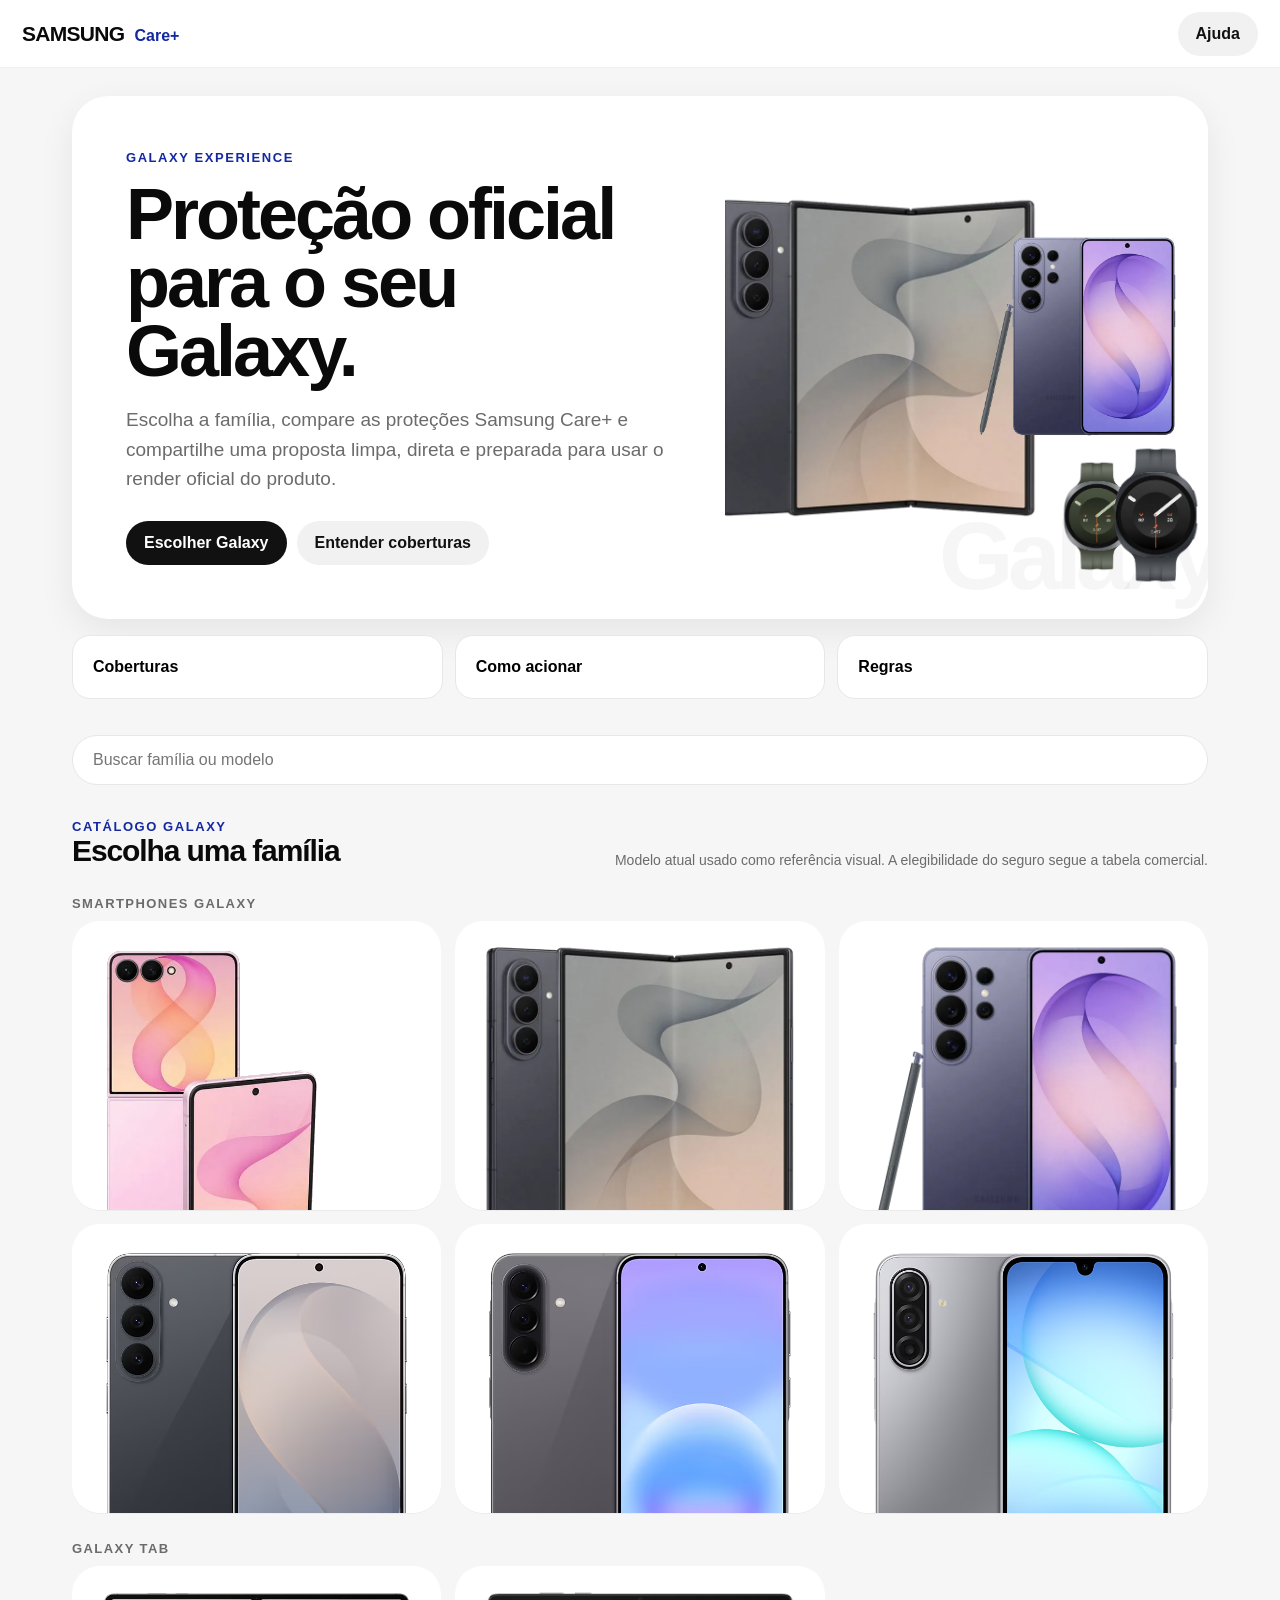
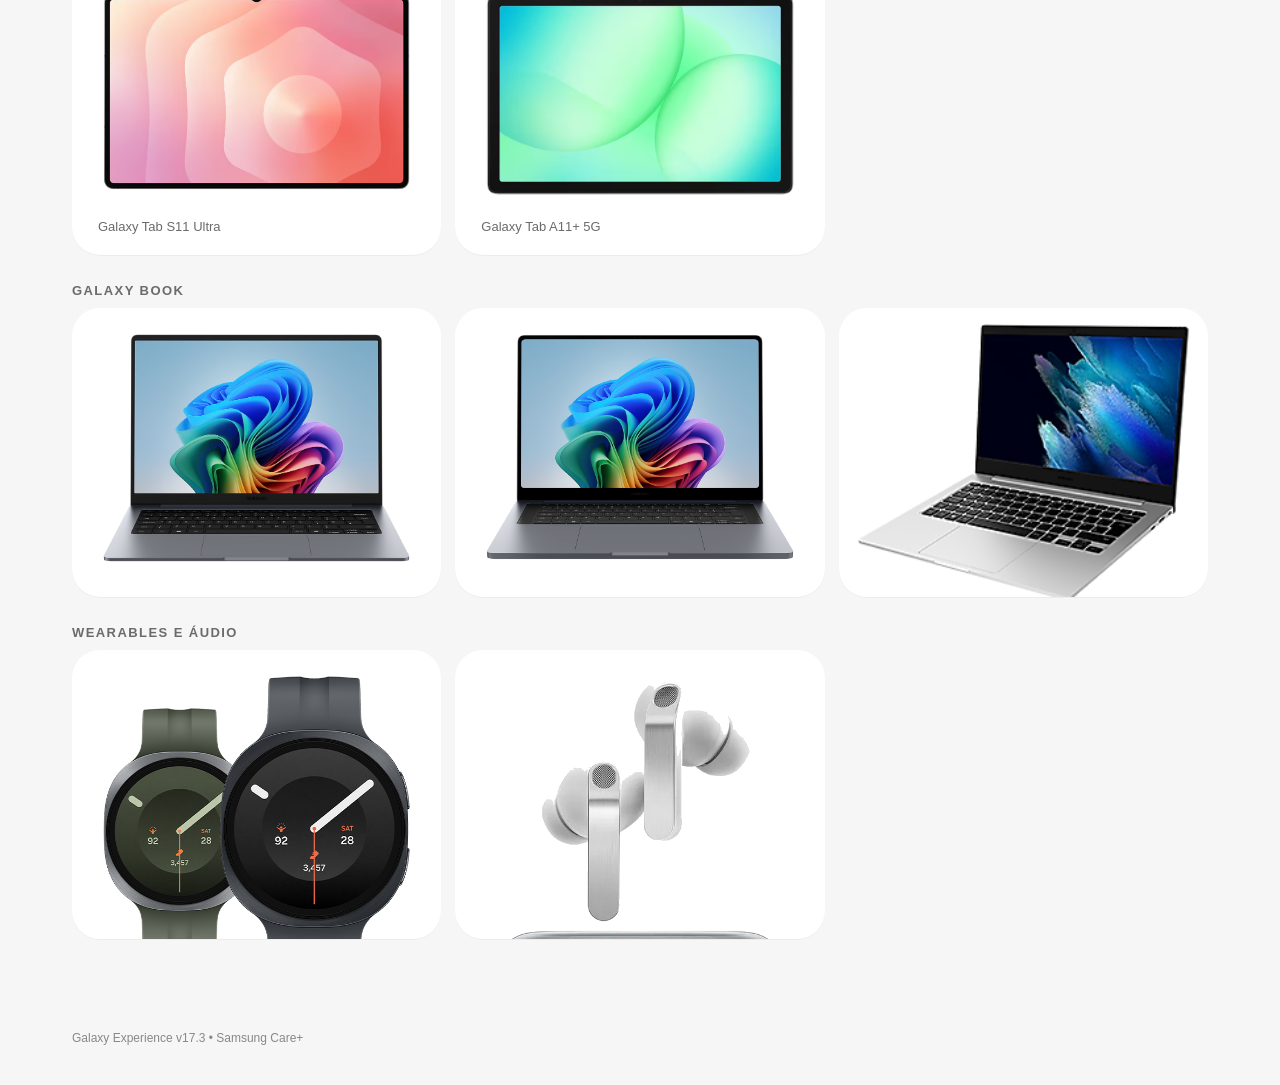
==== commit 0ead7984: "polish: simplify mobile search and label v17.3" ====
--- a/index.html
+++ b/index.html
@@ -1 +1 @@
-<!doctype html><html lang="pt-BR"><head><meta charset="utf-8"><meta name="viewport" content="width=device-width,initial-scale=1,viewport-fit=cover"><meta name="theme-color" content="#ffffff"><meta name="apple-mobile-web-app-capable" content="yes"><meta name="apple-mobile-web-app-status-bar-style" content="default"><title>Samsung Care+ Galaxy Experience</title><link rel="manifest" href="manifest.webmanifest"><link rel="apple-touch-icon" href="assets/icons/apple-touch-icon.png"><link rel="stylesheet" href="styles/app.css"></head><body><div class="app-shell"><header class="topbar"><div class="brand"><b>SAMSUNG</b><span>Care+</span></div><div class="top-actions"><button class="icon-btn" id="homeBtn" type="button" hidden>Início</button><button class="icon-btn" id="infoBtn" type="button">Ajuda</button></div></header><main class="main"><div class="install-banner" id="installBanner"><div><b>Instalar Galaxy Experience</b><p>Adicione à tela inicial para usar como aplicativo.</p></div><button class="primary-btn" id="installBtn" type="button">Instalar</button></div><section id="homeView"><section class="hero"><div class="hero-copy"><div class="eyebrow">Galaxy Experience</div><h1>Proteção oficial para o seu Galaxy.</h1><p>Escolha a família, compare as proteções Samsung Care+ e compartilhe uma proposta limpa, direta e preparada para usar o render oficial do produto.</p><div class="hero-actions"><button class="primary-btn" type="button" onclick="document.querySelector('#catalog').scrollIntoView()">Escolher Galaxy</button><button class="ghost-btn" type="button" id="heroHelp">Entender coberturas</button></div></div><div class="hero-art" aria-hidden="true"><div class="hero-word">Galaxy</div><img class="hero-product hero-fold" src="assets/products/zfold/galaxy-z-fold8-ultra.png" alt=""><img class="hero-product hero-s" src="assets/products/s/galaxy-s26-ultra.png" alt=""><img class="hero-product hero-watch" src="assets/products/watch/galaxy-watch9-44mm.png" alt=""></div></section><div class="quick-links"><button class="quick-link" data-help="coverage">Coberturas</button><button class="quick-link" data-help="claim">Como acionar</button><button class="quick-link" data-help="rules">Regras</button></div><div class="search-wrap"><input id="search" class="search" placeholder="Buscar família ou modelo — ex.: S26 Ultra, A17, Watch9" autocomplete="off"></div><section id="catalog"><div class="section-head"><div><div class="eyebrow">Catálogo Galaxy</div><h2>Escolha uma família</h2></div><p>Modelo atual usado como referência visual. A elegibilidade do seguro segue a tabela comercial.</p></div><div id="familyGroups"></div></section></section><section id="productView" class="product-page"><div id="familyHero"></div><div id="plansZone" class="plans-zone"></div></section></main><footer class="footer">Galaxy Experience v17.2 • Samsung Care+</footer></div><div id="modalBackdrop" class="modal-backdrop"><div id="modal" class="modal" role="dialog" aria-modal="true"></div></div><script src="js/data.js"></script><script src="js/app.js"></script></body></html>+<!doctype html><html lang="pt-BR"><head><meta charset="utf-8"><meta name="viewport" content="width=device-width,initial-scale=1,viewport-fit=cover"><meta name="theme-color" content="#ffffff"><meta name="apple-mobile-web-app-capable" content="yes"><meta name="apple-mobile-web-app-status-bar-style" content="default"><title>Samsung Care+ Galaxy Experience</title><link rel="manifest" href="manifest.webmanifest"><link rel="apple-touch-icon" href="assets/icons/apple-touch-icon.png"><link rel="stylesheet" href="styles/app.css"></head><body><div class="app-shell"><header class="topbar"><div class="brand"><b>SAMSUNG</b><span>Care+</span></div><div class="top-actions"><button class="icon-btn" id="homeBtn" type="button" hidden>Início</button><button class="icon-btn" id="infoBtn" type="button">Ajuda</button></div></header><main class="main"><div class="install-banner" id="installBanner"><div><b>Instalar Galaxy Experience</b><p>Adicione à tela inicial para usar como aplicativo.</p></div><button class="primary-btn" id="installBtn" type="button">Instalar</button></div><section id="homeView"><section class="hero"><div class="hero-copy"><div class="eyebrow">Galaxy Experience</div><h1>Proteção oficial para o seu Galaxy.</h1><p>Escolha a família, compare as proteções Samsung Care+ e compartilhe uma proposta limpa, direta e preparada para usar o render oficial do produto.</p><div class="hero-actions"><button class="primary-btn" type="button" onclick="document.querySelector('#catalog').scrollIntoView()">Escolher Galaxy</button><button class="ghost-btn" type="button" id="heroHelp">Entender coberturas</button></div></div><div class="hero-art" aria-hidden="true"><div class="hero-word">Galaxy</div><img class="hero-product hero-fold" src="assets/products/zfold/galaxy-z-fold8-ultra.png" alt=""><img class="hero-product hero-s" src="assets/products/s/galaxy-s26-ultra.png" alt=""><img class="hero-product hero-watch" src="assets/products/watch/galaxy-watch9-44mm.png" alt=""></div></section><div class="quick-links"><button class="quick-link" data-help="coverage">Coberturas</button><button class="quick-link" data-help="claim">Como acionar</button><button class="quick-link" data-help="rules">Regras</button></div><div class="search-wrap"><input id="search" class="search" placeholder="Buscar família ou modelo" aria-label="Buscar família ou modelo" autocomplete="off"></div><section id="catalog"><div class="section-head"><div><div class="eyebrow">Catálogo Galaxy</div><h2>Escolha uma família</h2></div><p>Modelo atual usado como referência visual. A elegibilidade do seguro segue a tabela comercial.</p></div><div id="familyGroups"></div></section></section><section id="productView" class="product-page"><div id="familyHero"></div><div id="plansZone" class="plans-zone"></div></section></main><footer class="footer">Galaxy Experience v17.3 • Samsung Care+</footer></div><div id="modalBackdrop" class="modal-backdrop"><div id="modal" class="modal" role="dialog" aria-modal="true"></div></div><script src="js/data.js"></script><script src="js/app.js"></script></body></html>
